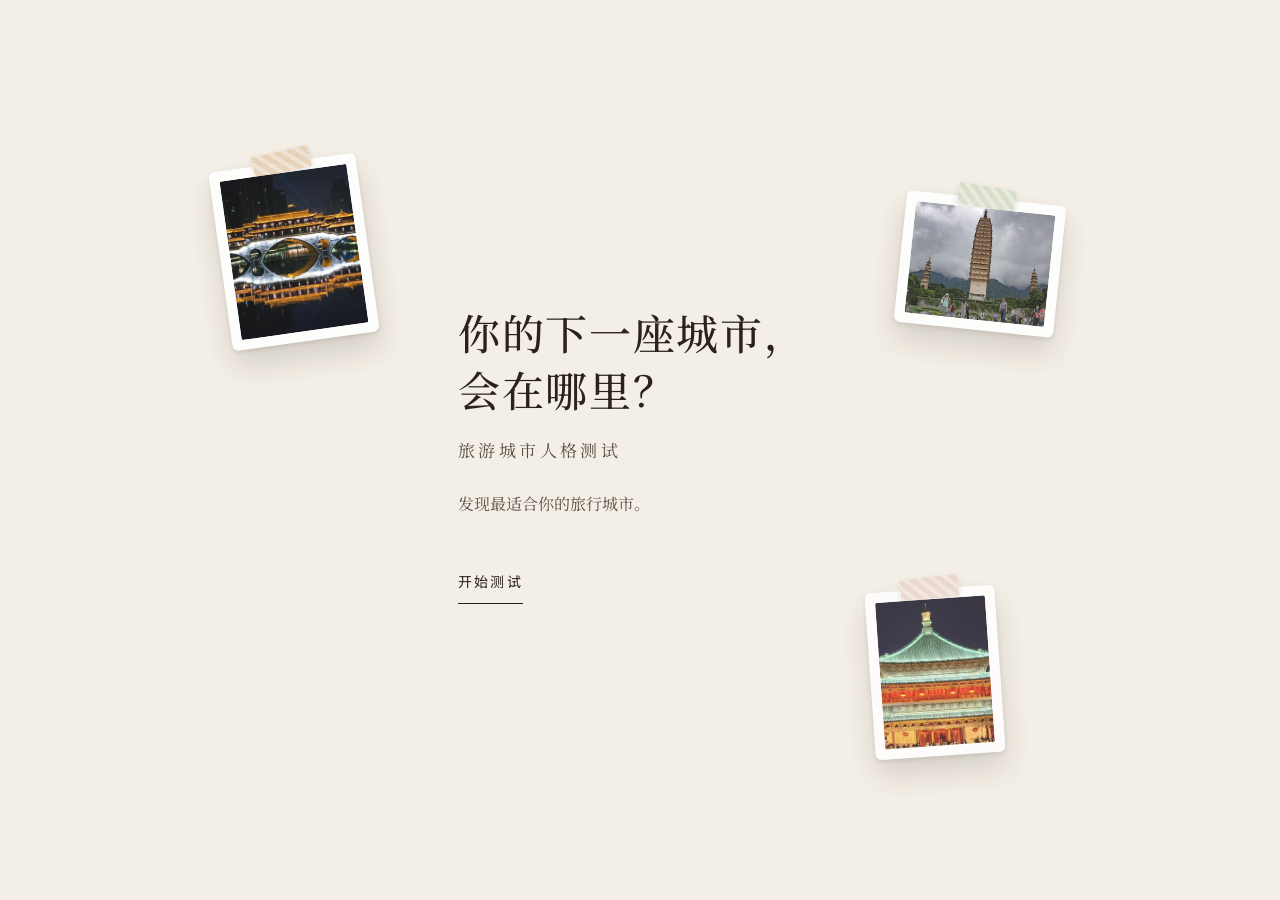
==== index.html @ d47daa09 "docs: 填上线上地址，og:image/og:url 改成正式网址 - README 增加在线试玩链接 - index.html 的 og:url / og:image 改为 GitHub Pag" ====
<!DOCTYPE html>
<html lang="zh-CN">

<head>
    <meta charset="UTF-8">
    <meta name="viewport" content="width=device-width, initial-scale=1.0, viewport-fit=cover">
    <title>旅游城市人格测试</title>
    <meta name="description" content="11 道题，测出你的旅行城市人格——街巷烟火型、山海松弛型、历史审美型、异域探索型，并推荐 3 座适合你的城市。">
    <meta name="theme-color" content="#f4efe6">

    <link rel="icon" href="assets/icons/favicon.png" sizes="any">
    <link rel="apple-touch-icon" href="assets/icons/apple-touch-icon.png">
    <link rel="manifest" href="manifest.webmanifest">

    <meta property="og:type" content="website">
    <meta property="og:url" content="https://g88nr25ct5-sys.github.io/travel-city-personality-test/">
    <meta property="og:title" content="你的下一座城市，会在哪里？｜旅游城市人格测试">
    <meta property="og:description" content="11 道题，测出你的旅行城市人格，并推荐 3 座适合你的城市。">
    <meta property="og:image" content="https://g88nr25ct5-sys.github.io/travel-city-personality-test/assets/screenshots/og.png">
    <meta name="twitter:card" content="summary_large_image">

    <link rel="preconnect" href="https://fonts.googleapis.com">
    <link rel="preconnect" href="https://fonts.gstatic.com" crossorigin>
    <link href="https://fonts.googleapis.com/css2?family=Ma+Shan+Zheng&family=Noto+Sans+SC:wght@400;500&family=Noto+Serif+SC:wght@400;600&family=ZCOOL+XiaoWei&display=swap" rel="stylesheet">
    <link rel="stylesheet" href="style.css">
</head>

<body data-screen="home">
    <!--
      城市照片贴纸：每个 .city-image-N 可独立替换
      - 图片：修改 <img src>
      - 位置 / 旋转 / 大小：在 style.css 对应 .city-image-N 的 CSS 变量中调整
    -->
    <div class="city-stickers" aria-hidden="true">
        <figure class="city-sticker city-image-1">
            <img src="assets/cities/chengdu.jpg" alt="" width="160" height="200">
        </figure>

        <figure class="city-sticker city-image-2">
            <img src="assets/cities/dali.jpg" alt="" width="180" height="140">
        </figure>

        <figure class="city-sticker city-image-3">
            <img src="assets/cities/xian.jpg" alt="" width="140" height="180">
        </figure>
    </div>

    <main class="page">
        <section id="home-screen" class="screen">
            <h1>
                你的下一座城市，
                <span>会在哪里？</span>
            </h1>

            <p class="subtitle">旅游城市人格测试</p>

            <p class="intro">发现最适合你的旅行城市。</p>

            <button type="button" id="start-btn">开始测试</button>
        </section>

        <section id="quiz-screen" class="screen quiz-screen is-hidden">
            <div class="quiz-head">
                <p class="kicker" id="quiz-progress">问题 1 / 11</p>
                <div class="quiz-bar" aria-hidden="true">
                    <span id="quiz-progress-fill"></span>
                </div>
            </div>

            <div class="quiz-body">
                <h2 class="question-text" id="question-text"></h2>
                <div class="answers" id="answers"></div>
            </div>

            <div class="quiz-foot">
                <button type="button" id="next-btn" disabled>下一题</button>
            </div>
        </section>

        <!-- 结果页内容由 script.js 生成 -->
        <section id="done-screen" class="screen done-screen is-hidden"></section>
    </main>

    <script src="script.js"></script>
</body>

</html>
---- style.css ----
/* =========================================================
   0. 字体与配色变量
   —— 所有字体都带中文 fallback，Google Fonts 加载失败也不会难看
   ========================================================= */

:root {
    /* 主标题 / 人格名称：沿用之前那版衬线，稳重、大气 */
    --font-heading: Georgia, "Songti SC", "STSong", "Noto Serif SC", "SimSun", serif;

    /* 主标题 / 城市名：稍有手写感 */
    --font-display: "Ma Shan Zheng", "Kaiti SC", "STKaiti", "KaiTi", "Songti SC", cursive;

    /* 人格名称 / 小标题：有性格的标题字体 */
    --font-title: "ZCOOL XiaoWei", "Songti SC", "STSong", "Noto Serif SC", serif;

    /* 正文：容易阅读的中文衬线 */
    --font-body: "Noto Serif SC", "Songti SC", "SimSun", "STSong", Georgia, serif;

    /* 小标签 / keywords：干净的无衬线 */
    --font-label: "Noto Sans SC", "PingFang SC", "Hiragino Sans GB", "Helvetica Neue", Arial, sans-serif;

    --paper: #f4efe6;
    --paper-light: #faf7f1;
    --card: #fffdf8;
    --ink: #2a221b;
    --ink-soft: #5c5146;
    --ink-muted: #8a7b6c;
    --line: rgba(42, 34, 27, 0.16);
    --line-soft: rgba(42, 34, 27, 0.1);
    --accent: #b06a4a;
}

* {
    box-sizing: border-box;
}

body {
    margin: 0;
    min-height: 100vh;
    background-color: var(--paper);
    color: var(--ink);
    font-family: var(--font-body);
    position: relative;
    overflow-x: hidden;
}

.page {
    position: relative;
    z-index: 2;
    min-height: 100vh;
    max-width: 420px;
    margin: 0 auto;
    padding: 56px 28px 48px;
    display: flex;
    flex-direction: column;
    justify-content: center;
}

/* 结果页要放下三列城市卡片，单独放宽 */
body[data-screen="done"] .page {
    max-width: 900px;
    padding-top: 72px;
    padding-bottom: 80px;
    justify-content: flex-start;
}

.kicker {
    margin: 0 0 28px;
    font-family: var(--font-label);
    font-size: 11px;
    font-weight: 500;
    letter-spacing: 0.22em;
    text-transform: uppercase;
    color: var(--ink-muted);
}

h1 {
    margin: 0;
    font-family: var(--font-heading);
    font-size: 42px;
    font-weight: 500;
    line-height: 1.35;
    letter-spacing: 0.04em;
}

h1 span {
    display: block;
}

.subtitle {
    margin: 20px 0 0;
    font-family: var(--font-heading);
    font-size: 17px;
    letter-spacing: 0.2em;
    color: var(--ink-soft);
}

.intro {
    margin: 28px 0 0;
    max-width: 12em;
    font-size: 16px;
    line-height: 1.8;
    color: var(--ink-soft);
}

#start-btn,
#next-btn {
    align-self: flex-start;
    margin-top: 40px;
    padding: 12px 0;
    border: none;
    border-bottom: 1px solid var(--ink);
    background: none;
    color: var(--ink);
    font-family: var(--font-label);
    font-size: 14px;
    letter-spacing: 0.16em;
    cursor: pointer;
    transition: color 0.2s ease, border-color 0.2s ease;
}

#start-btn:hover,
#next-btn:hover:not(:disabled) {
    color: var(--accent);
    border-bottom-color: var(--accent);
}

#next-btn:disabled {
    color: #b3a89c;
    border-bottom-color: #d4cbbf;
    cursor: not-allowed;
}

.screen {
    display: flex;
    flex-direction: column;
}

.screen.is-hidden {
    display: none !important;
}

body:not([data-screen="home"]) .city-stickers {
    display: none;
}

.quiz-screen,
.done-screen {
    width: 100%;
}

.question-text,
.done-title {
    margin: 0;
    font-family: var(--font-title);
    font-size: 26px;
    font-weight: 400;
    line-height: 1.5;
    letter-spacing: 0.04em;
    white-space: pre-line;
}

/* 答题进度条 */
.quiz-head .kicker {
    margin-bottom: 12px;
}

.quiz-bar {
    height: 3px;
    border-radius: 999px;
    background: rgba(42, 34, 27, 0.12);
    overflow: hidden;
}

#quiz-progress-fill {
    display: block;
    width: 9%;
    height: 100%;
    border-radius: 999px;
    background: var(--accent);
    transition: width 0.3s ease;
}

.quiz-screen #next-btn {
    margin-top: 28px;
}

.answers {
    display: flex;
    flex-direction: column;
    gap: 12px;
    margin-top: 32px;
}

.answer-btn {
    width: 100%;
    padding: 16px 18px;
    border: 1px solid var(--line);
    background: var(--paper-light);
    color: var(--ink);
    font-family: var(--font-body);
    font-size: 16px;
    line-height: 1.6;
    text-align: left;
    cursor: pointer;
    transition: border-color 0.2s ease, background-color 0.2s ease;
}

.answer-btn:hover,
.answer-btn.is-selected {
    border-color: var(--ink);
    background: #efe8dc;
}

.done-text {
    margin: 24px 0 0;
    max-width: 16em;
    font-size: 16px;
    line-height: 1.8;
    color: var(--ink-soft);
}

/* =========================================================
   1. 结果页
   ========================================================= */

.result-content {
    width: 100%;
}

.result-label {
    margin: 0 0 16px;
    padding-bottom: 14px;
    position: relative;
    font-family: var(--font-label);
    font-size: 11px;
    letter-spacing: 0.26em;
    text-transform: uppercase;
    color: var(--ink-muted);
}

.result-label::after {
    content: "";
    position: absolute;
    left: 0;
    bottom: 0;
    width: 46px;
    border-bottom: 2px dashed var(--accent);
    opacity: 0.55;
}

.result-title {
    margin: 0;
    font-family: var(--font-heading);
    font-size: 42px;
    font-weight: 500;
    line-height: 1.25;
    letter-spacing: 0.04em;
    color: var(--ink);
}

.result-short {
    margin: 24px 0 0;
    max-width: 30em;
    font-family: var(--font-body);
    font-size: 17px;
    line-height: 1.9;
    color: var(--ink);
}

.result-description {
    margin: 20px 0 0;
    max-width: 34em;
    font-family: var(--font-body);
    font-size: 15.5px;
    line-height: 2;
    color: var(--ink-soft);
}

.result-keywords {
    margin: 26px 0 0;
    max-width: 34em;
    font-family: var(--font-label);
    font-size: 12px;
    letter-spacing: 0.18em;
    color: var(--accent);
}

/* --- 城市推荐区 --- */

.city-title {
    margin: 46px 0 0;
    padding-top: 26px;
    border-top: 1px dashed var(--line);
    display: flex;
    align-items: center;
    gap: 10px;
    font-family: var(--font-title);
    font-size: 20px;
    font-weight: 400;
    letter-spacing: 0.1em;
    color: var(--ink);
}

.city-title__pin {
    width: 18px;
    height: 18px;
    flex: none;
    color: var(--accent);
}

.city-list {
    display: grid;
    grid-template-columns: repeat(3, minmax(0, 1fr));
    gap: 34px 26px;
    margin-top: 34px;
    padding: 8px 2px 4px;
}

.city-card {
    position: relative;
    margin: 0;
    padding: 13px 13px 16px;
    background: var(--card);
    border-radius: 4px;
    box-shadow:
        0 12px 24px rgba(42, 34, 27, 0.1),
        0 1px 0 rgba(255, 255, 255, 0.85) inset;
    transform: rotate(var(--tilt, 0deg));
    transition: transform 0.25s ease, box-shadow 0.25s ease;
}

.city-card:nth-child(3n + 1) {
    --tilt: -1.6deg;
}

.city-card:nth-child(3n + 2) {
    --tilt: 1.3deg;
}

.city-card:nth-child(3n) {
    --tilt: -0.7deg;
}

.city-card:hover {
    transform: rotate(0deg) translateY(-4px);
    box-shadow: 0 18px 30px rgba(42, 34, 27, 0.14);
}

/* 纸胶带（washi tape） */
.city-card::before {
    content: "";
    position: absolute;
    top: -11px;
    left: 50%;
    width: 68px;
    height: 24px;
    transform: translateX(-50%) rotate(-4deg);
    background:
        repeating-linear-gradient(45deg,
            rgba(255, 255, 255, 0.34) 0 4px,
            rgba(255, 255, 255, 0) 4px 9px),
        rgba(223, 197, 166, 0.72);
    border-radius: 1px;
    box-shadow: 0 2px 6px rgba(42, 34, 27, 0.1);
    pointer-events: none;
}

.city-card:nth-child(3n + 2)::before {
    transform: translateX(-50%) rotate(3deg);
    background:
        repeating-linear-gradient(45deg,
            rgba(255, 255, 255, 0.34) 0 4px,
            rgba(255, 255, 255, 0) 4px 9px),
        rgba(206, 214, 190, 0.72);
}

.city-card:nth-child(3n)::before {
    transform: translateX(-50%) rotate(-2deg);
    background:
        repeating-linear-gradient(45deg,
            rgba(255, 255, 255, 0.34) 0 4px,
            rgba(255, 255, 255, 0) 4px 9px),
        rgba(228, 205, 197, 0.72);
}

.city-card__photo {
    position: relative;
    overflow: hidden;
    border-radius: 2px;
    background: #e7dfd2;
}

.city-card__image {
    display: block;
    width: 100%;
    aspect-ratio: 4 / 3;
    object-fit: cover;
    filter: saturate(0.96) contrast(1.03);
}

.city-card__name {
    margin: 12px 2px 0;
    font-family: var(--font-display);
    font-size: 22px;
    font-weight: 400;
    line-height: 1.3;
    letter-spacing: 0.08em;
    text-align: center;
    color: var(--ink);
}

.city-card__note {
    margin: 8px 2px 0;
    font-family: var(--font-body);
    font-size: 13.5px;
    line-height: 1.9;
    color: var(--ink-soft);
}

.city-card__landmark {
    margin: 14px 2px 0;
    padding-top: 12px;
    border-top: 1px dashed var(--line);
    font-family: var(--font-body);
    font-size: 13px;
    line-height: 1.85;
    color: var(--ink-muted);
}

.city-card__tag {
    display: inline-block;
    margin-right: 6px;
    padding: 1px 6px;
    border: 1px solid rgba(176, 106, 74, 0.45);
    border-radius: 3px;
    font-family: var(--font-label);
    font-size: 10px;
    letter-spacing: 0.12em;
    color: var(--accent);
    vertical-align: 1px;
}

.city-card__landmark-name {
    font-family: var(--font-title);
    font-size: 14px;
    letter-spacing: 0.04em;
    color: var(--ink);
}

.city-card__landmark-note {
    display: block;
    margin-top: 4px;
}

.city-credit {
    margin: 34px 0 0;
    font-family: var(--font-label);
    font-size: 11px;
    line-height: 1.8;
    letter-spacing: 0.04em;
    color: var(--ink-muted);
}

/* =========================================================
   2. 返回首页按钮
   ========================================================= */

.restart-btn {
    margin-top: 44px;
    align-self: flex-start;
    padding: 12px 0;
    border: none;
    border-bottom: 1px solid var(--ink);
    background: none;
    color: var(--ink);
    font-family: var(--font-label);
    font-size: 14px;
    letter-spacing: 0.16em;
    cursor: pointer;
    transition: color 0.2s ease, border-color 0.2s ease;
}

.restart-btn:hover {
    color: var(--accent);
    border-bottom-color: var(--accent);
}

/* =========================================================
   3. 首页城市照片贴纸（postcard / travel-magazine feel）
   每个 .city-image-N 可独立配置
   ========================================================= */

.city-stickers {
    position: absolute;
    inset: 0;
    z-index: 1;
    pointer-events: none;
    overflow: hidden;
}

.city-sticker {
    position: absolute;
    margin: 0;
    width: var(--sticker-width, 140px);
    padding: var(--sticker-pad, 10px);
    background: #ffffff;
    border-radius: 6px;
    box-shadow:
        0 1px 0 rgba(255, 255, 255, 0.9) inset,
        0 2px 4px rgba(42, 34, 27, 0.12),
        0 16px 30px rgba(42, 34, 27, 0.18);
    transform: rotate(var(--sticker-rotate, 0deg));
    top: var(--sticker-top, auto);
    right: var(--sticker-right, auto);
    bottom: var(--sticker-bottom, auto);
    left: var(--sticker-left, auto);
    opacity: var(--sticker-opacity, 0.96);
}

/* 贴纸顶端的纸胶带 */
.city-sticker::before {
    content: "";
    position: absolute;
    top: -12px;
    left: 50%;
    width: 58px;
    height: 22px;
    transform: translateX(-50%) rotate(-5deg);
    background:
        repeating-linear-gradient(45deg,
            rgba(255, 255, 255, 0.36) 0 4px,
            rgba(255, 255, 255, 0) 4px 9px),
        rgba(226, 199, 168, 0.8);
    border-radius: 1px;
    box-shadow: 0 2px 6px rgba(42, 34, 27, 0.14);
}

.city-sticker img {
    display: block;
    width: 100%;
    height: auto;
    aspect-ratio: var(--sticker-ratio, 4 / 5);
    object-fit: cover;
    border-radius: 2px;
    filter: contrast(1.04) saturate(0.92);
}

/* --- 独立配置（可自由替换） --- */

.city-image-1 {
    --sticker-width: 118px;
    --sticker-ratio: 4 / 5;
    --sticker-rotate: -7deg;
    --sticker-top: 10%;
    --sticker-left: 6%;
    --sticker-right: auto;
    --sticker-bottom: auto;
    --sticker-opacity: 0.9;
}

.city-image-2 {
    --sticker-width: 132px;
    --sticker-ratio: 5 / 4;
    --sticker-rotate: 5deg;
    --sticker-top: 14%;
    --sticker-right: 5%;
    --sticker-left: auto;
    --sticker-bottom: auto;
    --sticker-opacity: 0.88;
}

.city-image-3 {
    --sticker-width: 108px;
    --sticker-ratio: 3 / 4;
    --sticker-rotate: -3deg;
    --sticker-bottom: 12%;
    --sticker-right: 8%;
    --sticker-top: auto;
    --sticker-left: auto;
    --sticker-opacity: 0.86;
}

.city-image-2::before {
    transform: translateX(-50%) rotate(4deg);
    background:
        repeating-linear-gradient(45deg,
            rgba(255, 255, 255, 0.36) 0 4px,
            rgba(255, 255, 255, 0) 4px 9px),
        rgba(207, 216, 190, 0.8);
}

.city-image-3::before {
    transform: translateX(-50%) rotate(-3deg);
    background:
        repeating-linear-gradient(45deg,
            rgba(255, 255, 255, 0.36) 0 4px,
            rgba(255, 255, 255, 0) 4px 9px),
        rgba(230, 205, 196, 0.8);
}

/* =========================================================
   4. 响应式
   ========================================================= */

@media (max-width: 720px) {
    h1 {
        font-size: 40px;
    }

    .result-title {
        font-size: 38px;
    }

    /* 手机端：城市卡片自动变成一列 */
    .city-list {
        grid-template-columns: minmax(0, 1fr);
        justify-items: center;
        gap: 38px;
        margin-top: 26px;
    }

    .city-card {
        width: 100%;
        max-width: 320px;
    }

    .city-image-1 {
        --sticker-width: 78px;
        --sticker-top: 6%;
        --sticker-left: 4%;
        --sticker-rotate: -5deg;
        --sticker-opacity: 0.82;
    }

    .city-image-2 {
        --sticker-width: 86px;
        --sticker-top: 8%;
        --sticker-right: 3%;
        --sticker-rotate: 4deg;
        --sticker-opacity: 0.8;
    }

    /* 小屏隐藏第三张贴纸，保持画面安静 */
    .city-image-3 {
        display: none;
    }
}

@media (max-width: 420px) {
    .city-image-1 {
        --sticker-width: 64px;
        --sticker-pad: 5px;
    }

    .city-image-2 {
        --sticker-width: 72px;
        --sticker-pad: 5px;
    }

    .result-title {
        font-size: 34px;
    }
}

/* 宽屏：让贴纸退到正文两侧的留白里 */
@media (min-width: 960px) {
    .city-image-1 {
        --sticker-width: 148px;
        --sticker-left: max(4%, calc(50% - 420px));
        --sticker-top: 18%;
        --sticker-rotate: -8deg;
    }

    .city-image-2 {
        --sticker-width: 160px;
        --sticker-right: max(4%, calc(50% - 420px));
        --sticker-top: 22%;
        --sticker-rotate: 6deg;
    }

    .city-image-3 {
        --sticker-width: 130px;
        --sticker-right: max(8%, calc(50% - 360px));
        --sticker-bottom: 16%;
        --sticker-rotate: -4deg;
    }
}

/* =========================================================
   5. 手机竖屏：一屏一题
   —— 顶部进度、题目区独立滚动、底部固定大按钮
   ========================================================= */

@media (max-width: 720px) {

    body[data-screen="done"] .page,
    .page {
        min-height: 100vh;
        min-height: 100dvh;
        max-width: none;
        padding: 0;
        justify-content: flex-start;
    }

    /* ---------- 首页：整屏居中 ---------- */

    #home-screen {
        min-height: 100vh;
        min-height: 100dvh;
        justify-content: center;
        padding:
            calc(64px + env(safe-area-inset-top)) 26px
            calc(56px + env(safe-area-inset-bottom));
    }

    /* ---------- 答题页：一屏一题 ---------- */

    #quiz-screen {
        height: 100vh;
        height: 100dvh;
        min-height: 100vh;
        min-height: 100dvh;
        padding: 0;
        overflow: hidden;
        justify-content: flex-start;
    }

    .quiz-head {
        flex: none;
        padding: calc(22px + env(safe-area-inset-top)) 26px 0;
    }

    .quiz-body {
        flex: 1 1 auto;
        min-height: 0;
        overflow-y: auto;
        -webkit-overflow-scrolling: touch;
        display: flex;
        flex-direction: column;
        justify-content: center;
        padding: 26px 26px 12px;
    }

    .quiz-body .question-text {
        font-size: 23px;
        line-height: 1.6;
    }

    .answers {
        margin-top: 26px;
        gap: 10px;
    }

    .answer-btn {
        padding: 15px 16px;
        border-radius: 12px;
        font-size: 15px;
    }

    .answer-btn:hover,
    .answer-btn.is-selected {
        border-color: var(--accent);
        background: #f7ede4;
    }

    .quiz-foot {
        flex: none;
        padding: 10px 26px calc(22px + env(safe-area-inset-bottom));
        background: linear-gradient(to top, var(--paper) 72%, rgba(244, 239, 230, 0));
    }

    #next-btn {
        width: 100%;
        align-self: stretch;
        margin-top: 0;
        padding: 16px 0;
        border: 1px solid var(--ink);
        border-radius: 999px;
        background: var(--ink);
        color: var(--paper-light);
        text-align: center;
        font-size: 15px;
        letter-spacing: 0.22em;
    }

    #next-btn:hover:not(:disabled) {
        background: var(--ink);
        color: var(--paper-light);
        border-color: var(--ink);
    }

    #next-btn:disabled {
        background: transparent;
        color: #b3a89c;
        border-color: #d4cbbf;
    }

    /* ---------- 结果页：手机上是一条长图 ---------- */

    .done-screen {
        padding:
            calc(52px + env(safe-area-inset-top)) 22px
            calc(64px + env(safe-area-inset-bottom));
    }
}
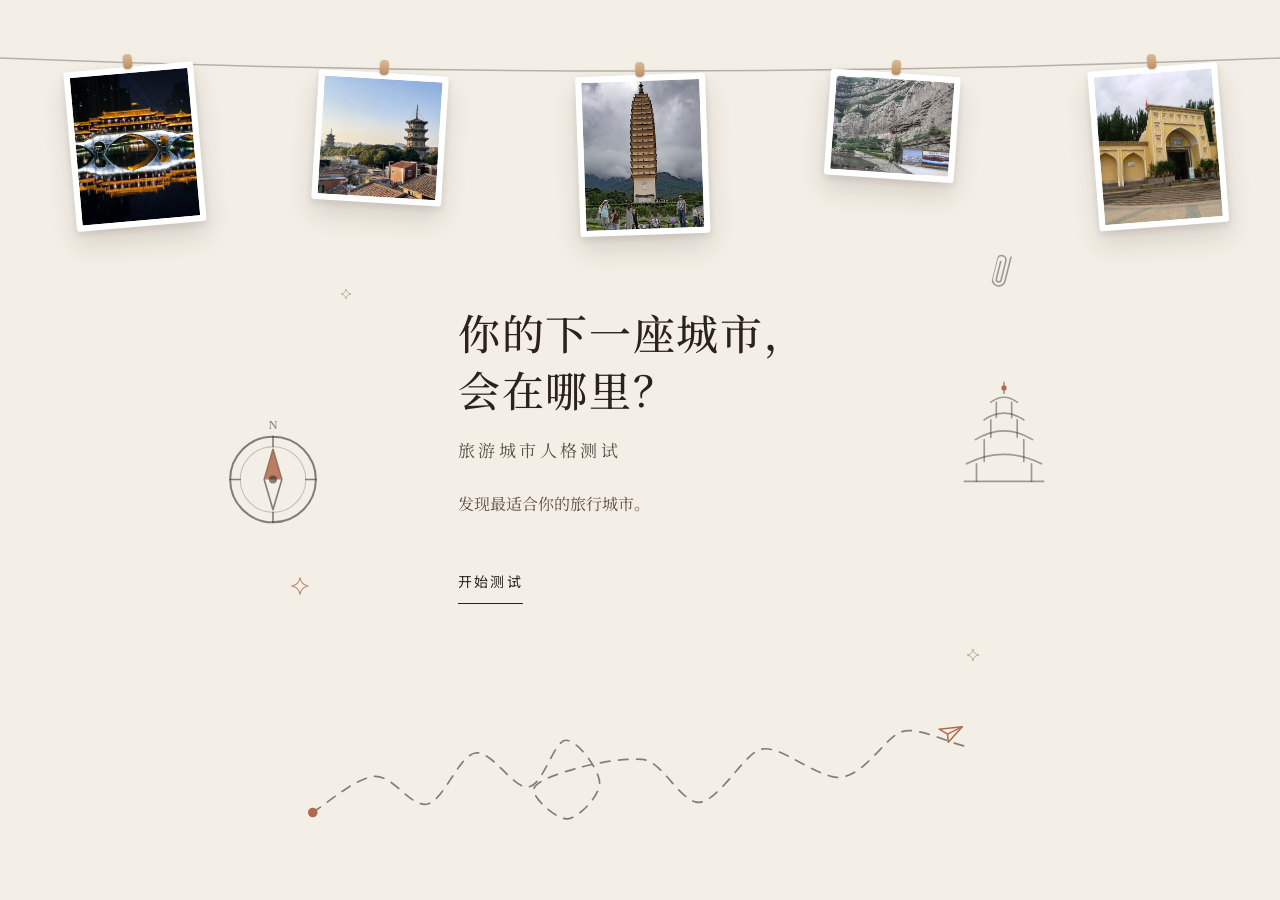
==== commit 68475b69: "feat: 首页加入照片线和手绘简笔画，结果页补充同一套元素 - 首页：一根线挂 5 张城市照片（手机 3 张），每张带夹子、白边相纸和轻微旋转 - 新增手写 SVG 简笔画：指南针、地标塔、回形针、" ====
--- a/index.html
+++ b/index.html
@@ -27,22 +27,106 @@
 
 <body data-screen="home">
     <!--
-      城市照片贴纸：每个 .city-image-N 可独立替换
-      - 图片：修改 <img src>
-      - 位置 / 旋转 / 大小：在 style.css 对应 .city-image-N 的 CSS 变量中调整
+      首页装饰层：一根线挂照片 + 手绘简笔画（指南针 / 地标 / 旅行足迹）
+      全部是手写 SVG，没有额外图片文件，颜色和线条都在 style.css 里统一控制。
+      - 换照片：改下面 .photo img 的 src
+      - 位置 / 大小 / 旋转：见 style.css 的「首页装饰层」一节
     -->
-    <div class="city-stickers" aria-hidden="true">
-        <figure class="city-sticker city-image-1">
-            <img src="assets/cities/chengdu.jpg" alt="" width="160" height="200">
-        </figure>
+    <div class="scenery" aria-hidden="true">
 
-        <figure class="city-sticker city-image-2">
-            <img src="assets/cities/dali.jpg" alt="" width="180" height="140">
-        </figure>
+        <!-- 一根线把照片挂起来 -->
+        <div class="photo-line">
+            <svg class="photo-line__wire" viewBox="0 0 640 40" preserveAspectRatio="none">
+                <path d="M0 8 Q 320 34 640 8"></path>
+            </svg>
 
-        <figure class="city-sticker city-image-3">
-            <img src="assets/cities/xian.jpg" alt="" width="140" height="180">
-        </figure>
+            <div class="photo-line__items">
+                <figure class="photo photo--1">
+                    <img src="assets/cities/chengdu.jpg" alt="" width="118" height="148">
+                </figure>
+
+                <figure class="photo photo--2">
+                    <img src="assets/cities/quanzhou.jpg" alt="" width="118" height="118">
+                </figure>
+
+                <figure class="photo photo--3">
+                    <img src="assets/cities/dali.jpg" alt="" width="118" height="148">
+                </figure>
+
+                <figure class="photo photo--4">
+                    <img src="assets/cities/datong.jpg" alt="" width="118" height="94">
+                </figure>
+
+                <figure class="photo photo--5">
+                    <img src="assets/cities/kashi.jpg" alt="" width="118" height="148">
+                </figure>
+            </div>
+        </div>
+
+        <!-- 简笔画：指南针 -->
+        <svg class="doodle doodle--compass" viewBox="0 0 100 100">
+            <circle cx="50" cy="52" r="34" fill="none" stroke="currentColor" stroke-width="1.6"></circle>
+            <circle cx="50" cy="52" r="26" fill="none" stroke="currentColor" stroke-width="0.8" opacity=".45"></circle>
+            <g stroke="currentColor" stroke-width="1.3" stroke-linecap="round">
+                <line x1="50" y1="18" x2="50" y2="26"></line>
+                <line x1="50" y1="78" x2="50" y2="86"></line>
+                <line x1="16" y1="52" x2="24" y2="52"></line>
+                <line x1="76" y1="52" x2="84" y2="52"></line>
+            </g>
+            <path d="M50 28 L57 52 L50 76 L43 52 Z" fill="none" stroke="currentColor" stroke-width="1.3" stroke-linejoin="round"></path>
+            <path d="M50 28 L57 52 L43 52 Z" fill="#b06a4a" opacity=".85"></path>
+            <circle cx="50" cy="52" r="3.2" fill="currentColor"></circle>
+            <text x="50" y="12" text-anchor="middle" font-size="10" fill="currentColor" font-family="Georgia, serif">N</text>
+        </svg>
+
+        <!-- 简笔画：地标（塔） -->
+        <svg class="doodle doodle--pagoda" viewBox="0 0 120 110">
+            <g fill="none" stroke="currentColor" stroke-width="1.5" stroke-linejoin="round" stroke-linecap="round">
+                <path d="M60 14 L60 4"></path>
+                <path d="M48 22 Q60 13 72 22"></path>
+                <path d="M53 22 L53 36 M67 22 L67 36"></path>
+                <path d="M42 38 Q60 26 78 38"></path>
+                <path d="M48 38 L48 54 M72 38 L72 54"></path>
+                <path d="M34 56 Q60 40 86 56"></path>
+                <path d="M42 56 L42 76 M78 56 L78 76"></path>
+                <path d="M26 78 Q60 61 94 78"></path>
+                <path d="M35 78 L35 94 M85 78 L85 94"></path>
+                <path d="M24 94 L96 94"></path>
+            </g>
+            <circle cx="60" cy="9" r="2.4" fill="#b06a4a"></circle>
+        </svg>
+
+        <!-- 简笔画：旅行足迹（绕圈的虚线路线） -->
+        <svg class="doodle doodle--route" viewBox="0 0 640 160">
+            <path class="route-path" d="M12 120 C21.7 114.3 52.0 87.3 70 86 C88.0 84.7 104.2 115.7 120 112 C135.8 108.3 149.2 66.7 165 64 C180.8 61.3 200.8 98.0 215 96 C229.2 94.0 238.8 52.7 250 52 C261.2 51.3 281.7 79.7 282 92 C282.3 104.3 262.3 125.0 252 126 C241.7 127.0 218.3 106.0 220 98 C221.7 90.0 245.0 82.7 262 78 C279.0 73.3 303.7 68.7 322 70 C340.3 71.3 354.5 104.7 372 110 C389.5 115.3 413.8 71.3 430 62 C446.2 52.7 472.5 78.3 500 86 C527.5 93.7 549.5 49.3 566 44 C582.5 38.7 610.5 55.0 628 58"></path>
+            <circle class="route-start" cx="12" cy="120" r="4.5"></circle>
+            <g class="route-plane" transform="translate(604 34) rotate(18)">
+                <path d="M0 8 L20 -1 L12 17 L9 10 Z" fill="none" stroke="currentColor" stroke-width="1.4" stroke-linejoin="round"></path>
+                <path d="M9 10 L20 -1" stroke="currentColor" stroke-width="1.2" fill="none"></path>
+            </g>
+        </svg>
+
+        <!-- 简笔画：回形针 -->
+        <svg class="doodle doodle--clip" viewBox="0 0 32 52">
+            <path d="M16 6 v30 a8 8 0 0 1 -16 0 V12 a5.5 5.5 0 0 1 11 0 v24 a3 3 0 0 1 -6 0 V14"
+                  fill="none" stroke="currentColor" stroke-width="2" stroke-linecap="round" stroke-linejoin="round"></path>
+        </svg>
+
+        <!-- 小星点 -->
+        <svg class="doodle doodle--sparkle doodle--sparkle-1" viewBox="0 0 24 24">
+            <path d="M12 2 C13 8 16 11 22 12 C16 13 13 16 12 22 C11 16 8 13 2 12 C8 11 11 8 12 2 Z"
+                  fill="none" stroke="currentColor" stroke-width="1.3" stroke-linejoin="round"></path>
+        </svg>
+
+        <svg class="doodle doodle--sparkle doodle--sparkle-2" viewBox="0 0 24 24">
+            <path d="M12 2 C13 8 16 11 22 12 C16 13 13 16 12 22 C11 16 8 13 2 12 C8 11 11 8 12 2 Z"
+                  fill="none" stroke="currentColor" stroke-width="1.3" stroke-linejoin="round"></path>
+        </svg>
+
+        <svg class="doodle doodle--sparkle doodle--sparkle-3" viewBox="0 0 24 24">
+            <path d="M12 2 C13 8 16 11 22 12 C16 13 13 16 12 22 C11 16 8 13 2 12 C8 11 11 8 12 2 Z"
+                  fill="none" stroke="currentColor" stroke-width="1.3" stroke-linejoin="round"></path>
+        </svg>
     </div>
 
     <main class="page">
--- a/style.css
+++ b/style.css
@@ -140,7 +140,7 @@
     display: none !important;
 }
 
-body:not([data-screen="home"]) .city-stickers {
+body:not([data-screen="home"]) .scenery {
     display: none;
 }
 
@@ -226,6 +226,35 @@
 
 .result-content {
     width: 100%;
+    position: relative;
+}
+
+/* 结果页的小星点 */
+.result-sparkle {
+    position: absolute;
+    width: 18px;
+    height: 18px;
+    color: var(--doodle-rose);
+    pointer-events: none;
+}
+
+.result-sparkle path {
+    fill: none;
+    stroke: currentColor;
+    stroke-width: 1.3;
+    stroke-linejoin: round;
+}
+
+.result-sparkle--1 {
+    right: 2%;
+    top: 4px;
+}
+
+.result-sparkle--2 {
+    right: 7%;
+    top: 54px;
+    width: 12px;
+    color: var(--doodle-sage);
 }
 
 .result-label {
@@ -288,10 +317,30 @@
 
 /* --- 城市推荐区 --- */
 
+/* 手绘路线分隔线 */
+.route-divider {
+    display: block;
+    width: min(100%, 620px);
+    height: auto;
+    margin: 46px 0 0;
+    color: var(--doodle-ink);
+    opacity: 0.8;
+}
+
+.route-divider path {
+    fill: none;
+    stroke: currentColor;
+    stroke-width: 1.6;
+    stroke-linecap: round;
+    stroke-dasharray: 7 7;
+}
+
+.route-divider circle {
+    fill: var(--doodle-accent);
+}
+
 .city-title {
-    margin: 46px 0 0;
-    padding-top: 26px;
-    border-top: 1px dashed var(--line);
+    margin: 18px 0 0;
     display: flex;
     align-items: center;
     gap: 10px;
@@ -462,6 +511,15 @@
     color: var(--ink-muted);
 }
 
+.mini-compass {
+    display: inline-block;
+    width: 15px;
+    height: 15px;
+    margin-right: 7px;
+    vertical-align: -3px;
+    color: var(--ink-muted);
+}
+
 /* =========================================================
    2. 返回首页按钮
    ========================================================= */
@@ -487,11 +545,20 @@
 }
 
 /* =========================================================
-   3. 首页城市照片贴纸（postcard / travel-magazine feel）
-   每个 .city-image-N 可独立配置
+   3. 首页装饰层：一根线挂照片 + 手绘简笔画
+   —— 全部是手写 SVG，配色统一，保证「有内容但不花」
    ========================================================= */
 
-.city-stickers {
+:root {
+    /* 简笔画配色：低饱和，避免廉价感 */
+    --doodle-ink: rgba(42, 34, 27, 0.55);
+    --doodle-soft: rgba(42, 34, 27, 0.42);
+    --doodle-accent: #b06a4a;
+    --doodle-sage: #8fa07a;
+    --doodle-rose: #c08a76;
+}
+
+.scenery {
     position: absolute;
     inset: 0;
     z-index: 1;
@@ -499,104 +566,188 @@
     overflow: hidden;
 }
 
-.city-sticker {
+/* ---------- 一根线把照片挂起来 ---------- */
+
+.photo-line {
     position: absolute;
+    top: var(--line-top, 5.5%);
+    left: 0;
+    right: 0;
+    height: 0;
+}
+
+.photo-line__wire {
+    position: absolute;
+    top: 0;
+    left: 0;
+    width: 100%;
+    height: 40px;
+    color: rgba(42, 34, 27, 0.3);
+}
+
+.photo-line__wire path {
+    fill: none;
+    stroke: currentColor;
+    stroke-width: 1.4;
+    stroke-linecap: round;
+}
+
+.photo-line__items {
+    position: absolute;
+    top: 0;
+    left: 0;
+    width: 100%;
+    display: flex;
+    justify-content: space-around;
+    align-items: flex-start;
+}
+
+/* 一张照片 = 白边相纸 + 顶部夹子 */
+.photo {
+    position: relative;
     margin: 0;
-    width: var(--sticker-width, 140px);
-    padding: var(--sticker-pad, 10px);
+    padding: 6px;
     background: #ffffff;
-    border-radius: 6px;
+    border-radius: 3px;
     box-shadow:
         0 1px 0 rgba(255, 255, 255, 0.9) inset,
-        0 2px 4px rgba(42, 34, 27, 0.12),
-        0 16px 30px rgba(42, 34, 27, 0.18);
-    transform: rotate(var(--sticker-rotate, 0deg));
-    top: var(--sticker-top, auto);
-    right: var(--sticker-right, auto);
-    bottom: var(--sticker-bottom, auto);
-    left: var(--sticker-left, auto);
-    opacity: var(--sticker-opacity, 0.96);
-}
-
-/* 贴纸顶端的纸胶带 */
-.city-sticker::before {
+        0 3px 6px rgba(42, 34, 27, 0.1),
+        0 14px 26px rgba(42, 34, 27, 0.14);
+    transform-origin: top center;
+    transform: translateY(var(--hang, 20px)) rotate(var(--tilt, 0deg));
+}
+
+.photo::before {
     content: "";
     position: absolute;
-    top: -12px;
+    top: -13px;
     left: 50%;
-    width: 58px;
-    height: 22px;
-    transform: translateX(-50%) rotate(-5deg);
-    background:
-        repeating-linear-gradient(45deg,
-            rgba(255, 255, 255, 0.36) 0 4px,
-            rgba(255, 255, 255, 0) 4px 9px),
-        rgba(226, 199, 168, 0.8);
+    transform: translateX(-50%);
+    width: 9px;
+    height: 15px;
+    border-radius: 4px;
+    background: linear-gradient(180deg, #dcbb95, #b98e63);
+    box-shadow: 0 1px 2px rgba(42, 34, 27, 0.2);
+}
+
+.photo img {
+    display: block;
+    width: var(--photo-w, 118px);
+    height: auto;
+    aspect-ratio: var(--photo-ratio, 4 / 5);
+    object-fit: cover;
     border-radius: 1px;
-    box-shadow: 0 2px 6px rgba(42, 34, 27, 0.14);
-}
-
-.city-sticker img {
-    display: block;
-    width: 100%;
+    filter: saturate(0.94) contrast(1.03);
+}
+
+/* 每张照片的挂点高度和线上对应位置对齐（线是一段下凹的弧） */
+.photo--1 {
+    --hang: 17px;
+    --tilt: -5deg;
+    --photo-ratio: 4 / 5;
+}
+
+.photo--2 {
+    --hang: 23px;
+    --tilt: 3.5deg;
+    --photo-ratio: 1 / 1;
+}
+
+.photo--3 {
+    --hang: 25px;
+    --tilt: -2deg;
+    --photo-ratio: 4 / 5;
+}
+
+.photo--4 {
+    --hang: 23px;
+    --tilt: 4deg;
+    --photo-ratio: 5 / 4;
+}
+
+.photo--5 {
+    --hang: 17px;
+    --tilt: -4.5deg;
+    --photo-ratio: 4 / 5;
+}
+
+/* ---------- 手绘简笔画 ---------- */
+
+.doodle {
+    position: absolute;
     height: auto;
-    aspect-ratio: var(--sticker-ratio, 4 / 5);
-    object-fit: cover;
-    border-radius: 2px;
-    filter: contrast(1.04) saturate(0.92);
-}
-
-/* --- 独立配置（可自由替换） --- */
-
-.city-image-1 {
-    --sticker-width: 118px;
-    --sticker-ratio: 4 / 5;
-    --sticker-rotate: -7deg;
-    --sticker-top: 10%;
-    --sticker-left: 6%;
-    --sticker-right: auto;
-    --sticker-bottom: auto;
-    --sticker-opacity: 0.9;
-}
-
-.city-image-2 {
-    --sticker-width: 132px;
-    --sticker-ratio: 5 / 4;
-    --sticker-rotate: 5deg;
-    --sticker-top: 14%;
-    --sticker-right: 5%;
-    --sticker-left: auto;
-    --sticker-bottom: auto;
-    --sticker-opacity: 0.88;
-}
-
-.city-image-3 {
-    --sticker-width: 108px;
-    --sticker-ratio: 3 / 4;
-    --sticker-rotate: -3deg;
-    --sticker-bottom: 12%;
-    --sticker-right: 8%;
-    --sticker-top: auto;
-    --sticker-left: auto;
-    --sticker-opacity: 0.86;
-}
-
-.city-image-2::before {
-    transform: translateX(-50%) rotate(4deg);
-    background:
-        repeating-linear-gradient(45deg,
-            rgba(255, 255, 255, 0.36) 0 4px,
-            rgba(255, 255, 255, 0) 4px 9px),
-        rgba(207, 216, 190, 0.8);
-}
-
-.city-image-3::before {
-    transform: translateX(-50%) rotate(-3deg);
-    background:
-        repeating-linear-gradient(45deg,
-            rgba(255, 255, 255, 0.36) 0 4px,
-            rgba(255, 255, 255, 0) 4px 9px),
-        rgba(230, 205, 196, 0.8);
+    color: var(--doodle-ink);
+}
+
+.doodle--compass {
+    left: max(3%, calc(50% - 430px));
+    top: 46%;
+    width: 126px;
+}
+
+.doodle--pagoda {
+    right: max(3%, calc(50% - 430px));
+    top: 42%;
+    width: 132px;
+    color: var(--doodle-soft);
+}
+
+.doodle--route {
+    left: 0;
+    right: 0;
+    bottom: 5%;
+    width: min(86%, 680px);
+    margin: 0 auto;
+    color: var(--doodle-ink);
+}
+
+.route-path {
+    fill: none;
+    stroke: currentColor;
+    stroke-width: 1.6;
+    stroke-linecap: round;
+    stroke-dasharray: 9 8;
+}
+
+.route-start {
+    fill: var(--doodle-accent);
+}
+
+.route-plane {
+    color: var(--doodle-accent);
+}
+
+.doodle--clip {
+    right: max(7%, calc(50% - 380px));
+    top: 28%;
+    width: 26px;
+    color: var(--doodle-soft);
+    transform: rotate(14deg);
+}
+
+.doodle--sparkle {
+    width: 18px;
+    color: var(--doodle-rose);
+}
+
+.doodle--sparkle-1 {
+    left: max(9%, calc(50% - 350px));
+    top: 64%;
+    width: 20px;
+}
+
+.doodle--sparkle-2 {
+    right: max(11%, calc(50% - 340px));
+    top: 72%;
+    width: 14px;
+    color: var(--doodle-sage);
+}
+
+.doodle--sparkle-3 {
+    left: max(15%, calc(50% - 300px));
+    top: 32%;
+    width: 12px;
+    color: var(--doodle-sage);
 }
 
 /* =========================================================
@@ -625,37 +776,86 @@
         max-width: 320px;
     }
 
-    .city-image-1 {
-        --sticker-width: 78px;
-        --sticker-top: 6%;
-        --sticker-left: 4%;
-        --sticker-rotate: -5deg;
-        --sticker-opacity: 0.82;
-    }
-
-    .city-image-2 {
-        --sticker-width: 86px;
-        --sticker-top: 8%;
-        --sticker-right: 3%;
-        --sticker-rotate: 4deg;
-        --sticker-opacity: 0.8;
-    }
-
-    /* 小屏隐藏第三张贴纸，保持画面安静 */
-    .city-image-3 {
+    /* ---------- 手机上的装饰：留 3 张照片 + 旅行路线 + 星点 ---------- */
+
+    .photo-line {
+        --line-top: 4.5%;
+    }
+
+    .photo img {
+        --photo-w: 72px;
+    }
+
+    .photo--2,
+    .photo--4 {
         display: none;
     }
+
+    /* 只剩 3 张时光点位置变了，挂点高度要重新对齐 */
+    .photo--1 {
+        --hang: 19px;
+    }
+
+    .photo--3 {
+        --hang: 25px;
+    }
+
+    .photo--5 {
+        --hang: 19px;
+    }
+
+    .doodle--compass {
+        left: auto;
+        right: 7%;
+        top: auto;
+        bottom: 2%;
+        width: 46px;
+    }
+
+    .doodle--pagoda,
+    .doodle--clip {
+        display: none;
+    }
+
+    .doodle--route {
+        left: 4%;
+        right: auto;
+        margin: 0;
+        bottom: 2.5%;
+        width: 66%;
+    }
+
+    .doodle--sparkle-1 {
+        left: 7%;
+        top: 29%;
+        width: 14px;
+    }
+
+    .doodle--sparkle-2 {
+        right: 8%;
+        top: 25%;
+        width: 11px;
+    }
+
+    .doodle--sparkle-3 {
+        display: none;
+    }
 }
 
 @media (max-width: 420px) {
-    .city-image-1 {
-        --sticker-width: 64px;
-        --sticker-pad: 5px;
-    }
-
-    .city-image-2 {
-        --sticker-width: 72px;
-        --sticker-pad: 5px;
+    .photo img {
+        --photo-w: 62px;
+    }
+
+    .doodle--route {
+        left: 4%;
+        bottom: 2%;
+        width: 68%;
+    }
+
+    .doodle--compass {
+        right: 5%;
+        width: 40px;
     }
 
     .result-title {
@@ -663,27 +863,10 @@
     }
 }
 
-/* 宽屏：让贴纸退到正文两侧的留白里 */
-@media (min-width: 960px) {
-    .city-image-1 {
-        --sticker-width: 148px;
-        --sticker-left: max(4%, calc(50% - 420px));
-        --sticker-top: 18%;
-        --sticker-rotate: -8deg;
-    }
-
-    .city-image-2 {
-        --sticker-width: 160px;
-        --sticker-right: max(4%, calc(50% - 420px));
-        --sticker-top: 22%;
-        --sticker-rotate: 6deg;
-    }
-
-    .city-image-3 {
-        --sticker-width: 130px;
-        --sticker-right: max(8%, calc(50% - 360px));
-        --sticker-bottom: 16%;
-        --sticker-rotate: -4deg;
+/* 特别矮的屏幕：只留指南针，避免和正文挤在一起 */
+@media (max-width: 720px) and (max-height: 560px) {
+    .doodle--route {
+        display: none;
     }
 }
 
@@ -803,4 +986,18 @@
             calc(52px + env(safe-area-inset-top)) 22px
             calc(64px + env(safe-area-inset-bottom));
     }
-}
+
+    .route-divider {
+        margin-top: 38px;
+    }
+
+    .result-sparkle--1 {
+        right: 0;
+        top: 2px;
+        width: 15px;
+    }
+
+    .result-sparkle--2 {
+        display: none;
+    }
+}
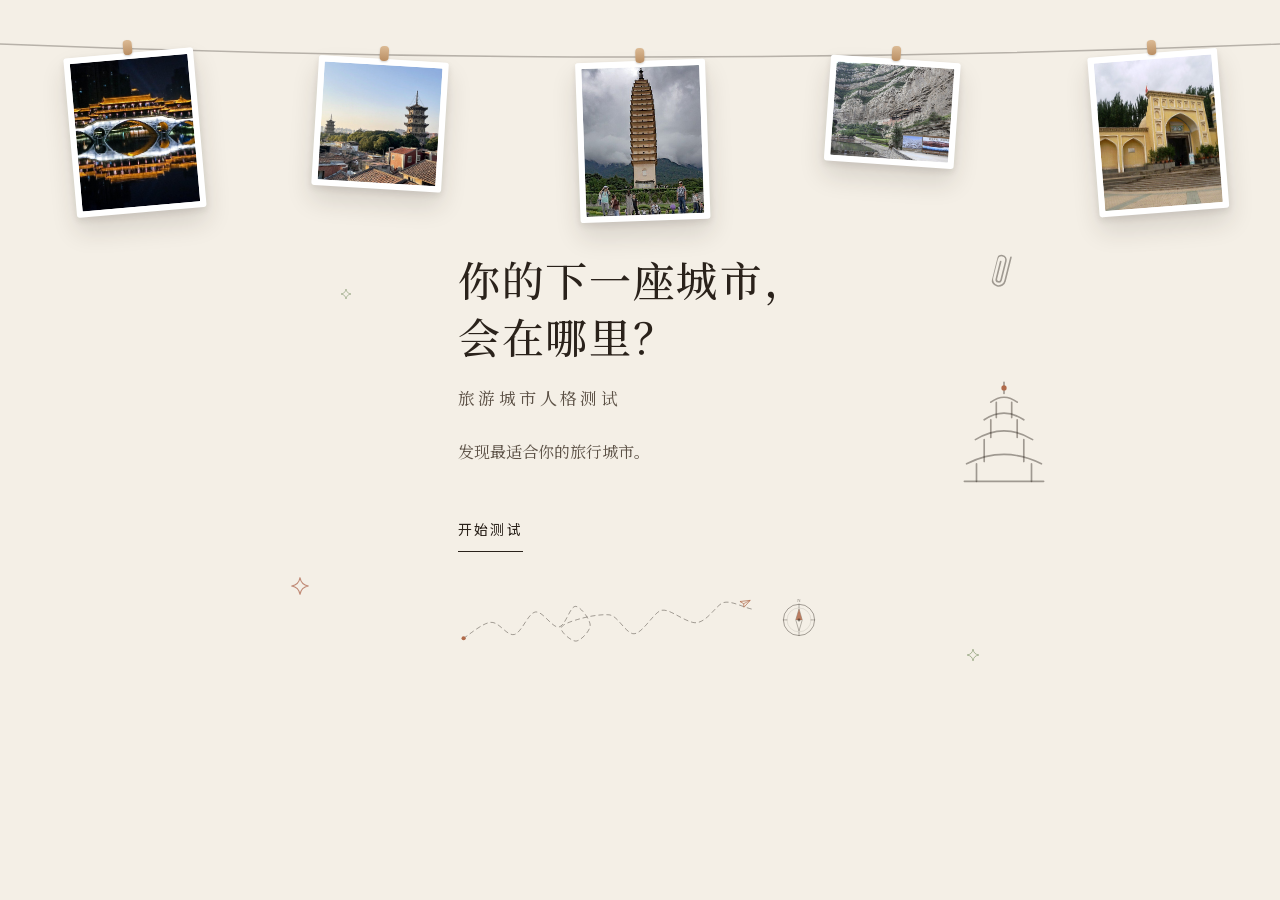
==== commit 332be882: "fix: 足迹和指南针移到按钮下方；字体改为自托管子集，消除字体跳变 布局 - 把「旅行足迹」和「指南针」从页面底部挪进正文流，紧跟开始按钮 - 任何屏幕高度都不用往下滑就能看到；五种尺寸实测无需滚动" ====
--- a/index.html
+++ b/index.html
@@ -19,9 +19,34 @@
     <meta property="og:image" content="https://g88nr25ct5-sys.github.io/travel-city-personality-test/assets/screenshots/og.png">
     <meta name="twitter:card" content="summary_large_image">
 
-    <link rel="preconnect" href="https://fonts.googleapis.com">
-    <link rel="preconnect" href="https://fonts.gstatic.com" crossorigin>
-    <link href="https://fonts.googleapis.com/css2?family=Ma+Shan+Zheng&family=Noto+Sans+SC:wght@400;500&family=Noto+Serif+SC:wght@400;600&family=ZCOOL+XiaoWei&display=swap" rel="stylesheet">
+    <!--
+      字体：
+      - 线上（http/https）用本地自托管字体，加载快、不闪、可离线
+      - 直接双击打开（file://）时浏览器不允许读取本地字体文件，
+        这种情况改用 Google Fonts，保证本地预览的字体也是对的
+    -->
+    <script>
+        (function () {
+            var link = document.createElement("link");
+
+            link.rel = "stylesheet";
+
+            if (location.protocol === "file:") {
+                link.href =
+                    "https://fonts.googleapis.com/css2?" +
+                    "family=Ma+Shan+Zheng&" +
+                    "family=Noto+Sans+SC:wght@400;500&" +
+                    "family=Noto+Serif+SC:wght@400;600&" +
+                    "family=ZCOOL+XiaoWei&" +
+                    "display=swap";
+            } else {
+                link.href = "assets/fonts/fonts.css";
+            }
+
+            document.head.appendChild(link);
+        })();
+    </script>
+
     <link rel="stylesheet" href="style.css">
 </head>
 
@@ -63,22 +88,6 @@
             </div>
         </div>
 
-        <!-- 简笔画：指南针 -->
-        <svg class="doodle doodle--compass" viewBox="0 0 100 100">
-            <circle cx="50" cy="52" r="34" fill="none" stroke="currentColor" stroke-width="1.6"></circle>
-            <circle cx="50" cy="52" r="26" fill="none" stroke="currentColor" stroke-width="0.8" opacity=".45"></circle>
-            <g stroke="currentColor" stroke-width="1.3" stroke-linecap="round">
-                <line x1="50" y1="18" x2="50" y2="26"></line>
-                <line x1="50" y1="78" x2="50" y2="86"></line>
-                <line x1="16" y1="52" x2="24" y2="52"></line>
-                <line x1="76" y1="52" x2="84" y2="52"></line>
-            </g>
-            <path d="M50 28 L57 52 L50 76 L43 52 Z" fill="none" stroke="currentColor" stroke-width="1.3" stroke-linejoin="round"></path>
-            <path d="M50 28 L57 52 L43 52 Z" fill="#b06a4a" opacity=".85"></path>
-            <circle cx="50" cy="52" r="3.2" fill="currentColor"></circle>
-            <text x="50" y="12" text-anchor="middle" font-size="10" fill="currentColor" font-family="Georgia, serif">N</text>
-        </svg>
-
         <!-- 简笔画：地标（塔） -->
         <svg class="doodle doodle--pagoda" viewBox="0 0 120 110">
             <g fill="none" stroke="currentColor" stroke-width="1.5" stroke-linejoin="round" stroke-linecap="round">
@@ -94,16 +103,6 @@
                 <path d="M24 94 L96 94"></path>
             </g>
             <circle cx="60" cy="9" r="2.4" fill="#b06a4a"></circle>
-        </svg>
-
-        <!-- 简笔画：旅行足迹（绕圈的虚线路线） -->
-        <svg class="doodle doodle--route" viewBox="0 0 640 160">
-            <path class="route-path" d="M12 120 C21.7 114.3 52.0 87.3 70 86 C88.0 84.7 104.2 115.7 120 112 C135.8 108.3 149.2 66.7 165 64 C180.8 61.3 200.8 98.0 215 96 C229.2 94.0 238.8 52.7 250 52 C261.2 51.3 281.7 79.7 282 92 C282.3 104.3 262.3 125.0 252 126 C241.7 127.0 218.3 106.0 220 98 C221.7 90.0 245.0 82.7 262 78 C279.0 73.3 303.7 68.7 322 70 C340.3 71.3 354.5 104.7 372 110 C389.5 115.3 413.8 71.3 430 62 C446.2 52.7 472.5 78.3 500 86 C527.5 93.7 549.5 49.3 566 44 C582.5 38.7 610.5 55.0 628 58"></path>
-            <circle class="route-start" cx="12" cy="120" r="4.5"></circle>
-            <g class="route-plane" transform="translate(604 34) rotate(18)">
-                <path d="M0 8 L20 -1 L12 17 L9 10 Z" fill="none" stroke="currentColor" stroke-width="1.4" stroke-linejoin="round"></path>
-                <path d="M9 10 L20 -1" stroke="currentColor" stroke-width="1.2" fill="none"></path>
-            </g>
         </svg>
 
         <!-- 简笔画：回形针 -->
@@ -141,6 +140,33 @@
             <p class="intro">发现最适合你的旅行城市。</p>
 
             <button type="button" id="start-btn">开始测试</button>
+
+            <!-- 旅行足迹 + 指南针：跟着按钮走，不用往下滑就能看到 -->
+            <div class="home-footer" aria-hidden="true">
+                <svg class="doodle doodle--route" viewBox="0 0 640 160">
+                    <path class="route-path" d="M12 120 C21.7 114.3 52.0 87.3 70 86 C88.0 84.7 104.2 115.7 120 112 C135.8 108.3 149.2 66.7 165 64 C180.8 61.3 200.8 98.0 215 96 C229.2 94.0 238.8 52.7 250 52 C261.2 51.3 281.7 79.7 282 92 C282.3 104.3 262.3 125.0 252 126 C241.7 127.0 218.3 106.0 220 98 C221.7 90.0 245.0 82.7 262 78 C279.0 73.3 303.7 68.7 322 70 C340.3 71.3 354.5 104.7 372 110 C389.5 115.3 413.8 71.3 430 62 C446.2 52.7 472.5 78.3 500 86 C527.5 93.7 549.5 49.3 566 44 C582.5 38.7 610.5 55.0 628 58"></path>
+                    <circle class="route-start" cx="12" cy="120" r="4.5"></circle>
+                    <g class="route-plane" transform="translate(604 34) rotate(18)">
+                        <path d="M0 8 L20 -1 L12 17 L9 10 Z" fill="none" stroke="currentColor" stroke-width="1.4" stroke-linejoin="round"></path>
+                        <path d="M9 10 L20 -1" stroke="currentColor" stroke-width="1.2" fill="none"></path>
+                    </g>
+                </svg>
+
+                <svg class="doodle doodle--compass" viewBox="0 0 100 100">
+                    <circle cx="50" cy="52" r="34" fill="none" stroke="currentColor" stroke-width="1.6"></circle>
+                    <circle cx="50" cy="52" r="26" fill="none" stroke="currentColor" stroke-width="0.8" opacity=".45"></circle>
+                    <g stroke="currentColor" stroke-width="1.3" stroke-linecap="round">
+                        <line x1="50" y1="18" x2="50" y2="26"></line>
+                        <line x1="50" y1="78" x2="50" y2="86"></line>
+                        <line x1="16" y1="52" x2="24" y2="52"></line>
+                        <line x1="76" y1="52" x2="84" y2="52"></line>
+                    </g>
+                    <path d="M50 28 L57 52 L50 76 L43 52 Z" fill="none" stroke="currentColor" stroke-width="1.3" stroke-linejoin="round"></path>
+                    <path d="M50 28 L57 52 L43 52 Z" fill="#b06a4a" opacity=".85"></path>
+                    <circle cx="50" cy="52" r="3.2" fill="currentColor"></circle>
+                    <text x="50" y="12" text-anchor="middle" font-size="10" fill="currentColor" font-family="Georgia, serif">N</text>
+                </svg>
+            </div>
         </section>
 
         <section id="quiz-screen" class="screen quiz-screen is-hidden">
--- a/style.css
+++ b/style.css
@@ -570,7 +570,7 @@
 
 .photo-line {
     position: absolute;
-    top: var(--line-top, 5.5%);
+    top: var(--line-top, 4%);
     left: 0;
     right: 0;
     height: 0;
@@ -679,12 +679,6 @@
     color: var(--doodle-ink);
 }
 
-.doodle--compass {
-    left: max(3%, calc(50% - 430px));
-    top: 46%;
-    width: 126px;
-}
-
 .doodle--pagoda {
     right: max(3%, calc(50% - 430px));
     top: 42%;
@@ -692,12 +686,30 @@
     color: var(--doodle-soft);
 }
 
-.doodle--route {
-    left: 0;
-    right: 0;
-    bottom: 5%;
-    width: min(86%, 680px);
-    margin: 0 auto;
+/* ---------- 按钮下面的「旅行足迹 + 指南针」 ----------
+   放在正文流里，跟着按钮走，任何屏幕高度都不用往下滑 */
+
+.home-footer {
+    display: flex;
+    align-items: center;
+    gap: 14px;
+    width: 100%;
+    margin-top: 30px;
+}
+
+.home-footer .doodle--route {
+    position: static;
+    flex: 1 1 auto;
+    min-width: 0;
+    max-width: 300px;
+    color: var(--doodle-ink);
+}
+
+.home-footer .doodle--compass {
+    position: static;
+    flex: none;
+    width: 46px;
+    margin-left: auto;
     color: var(--doodle-ink);
 }
 
@@ -779,7 +791,7 @@
     /* ---------- 手机上的装饰：留 3 张照片 + 旅行路线 + 星点 ---------- */
 
     .photo-line {
-        --line-top: 4.5%;
+        --line-top: calc(24px + env(safe-area-inset-top));
     }
 
     .photo img {
@@ -804,25 +816,21 @@
         --hang: 19px;
     }
 
-    .doodle--compass {
-        left: auto;
-        right: 7%;
-        top: auto;
-        bottom: 2%;
-        width: 46px;
-    }
-
     .doodle--pagoda,
     .doodle--clip {
         display: none;
     }
 
-    .doodle--route {
-        left: 4%;
-        right: auto;
-        margin: 0;
-        bottom: 2.5%;
-        width: 66%;
+    .home-footer {
+        margin-top: 20px;
+    }
+
+    .home-footer .doodle--route {
+        max-width: none;
+    }
+
+    .home-footer .doodle--compass {
+        width: 42px;
     }
 
     .doodle--sparkle-1 {
@@ -847,26 +855,16 @@
         --photo-w: 62px;
     }
 
-    .doodle--route {
-        left: 4%;
-        bottom: 2%;
-        width: 68%;
-    }
-
-    .doodle--compass {
-        right: 5%;
-        width: 40px;
+    #home-screen {
+        padding-top: calc(172px + env(safe-area-inset-top));
+    }
+
+    .home-footer .doodle--compass {
+        width: 38px;
     }
 
     .result-title {
         font-size: 34px;
-    }
-}
-
-/* 特别矮的屏幕：只留指南针，避免和正文挤在一起 */
-@media (max-width: 720px) and (max-height: 560px) {
-    .doodle--route {
-        display: none;
     }
 }
 
@@ -892,9 +890,11 @@
         min-height: 100vh;
         min-height: 100dvh;
         justify-content: center;
+        /* safe：屏幕太矮放不下时，改为从顶部开始，避免和照片线重叠 */
+        justify-content: safe center;
         padding:
-            calc(64px + env(safe-area-inset-top)) 26px
-            calc(56px + env(safe-area-inset-bottom));
+            calc(185px + env(safe-area-inset-top)) 26px
+            calc(28px + env(safe-area-inset-bottom));
     }
 
     /* ---------- 答题页：一屏一题 ---------- */
@@ -1001,3 +1001,49 @@
         display: none;
     }
 }
+
+/* =========================================================
+   6. 特别矮的手机（老款小屏）：整体收紧，
+      保证标题、按钮、旅行足迹和指南针都在首屏里
+   ========================================================= */
+
+@media (max-width: 720px) and (max-height: 660px) {
+
+    .photo-line {
+        --line-top: calc(16px + env(safe-area-inset-top));
+    }
+
+    .photo img {
+        --photo-w: 58px;
+    }
+
+    #home-screen {
+        padding-top: calc(150px + env(safe-area-inset-top));
+        padding-bottom: calc(20px + env(safe-area-inset-bottom));
+    }
+
+    h1 {
+        font-size: 34px;
+    }
+
+    .subtitle {
+        margin-top: 14px;
+        font-size: 15px;
+    }
+
+    .intro {
+        margin-top: 18px;
+    }
+
+    #start-btn {
+        margin-top: 26px;
+    }
+
+    .home-footer {
+        margin-top: 16px;
+    }
+
+    .home-footer .doodle--compass {
+        width: 36px;
+    }
+}
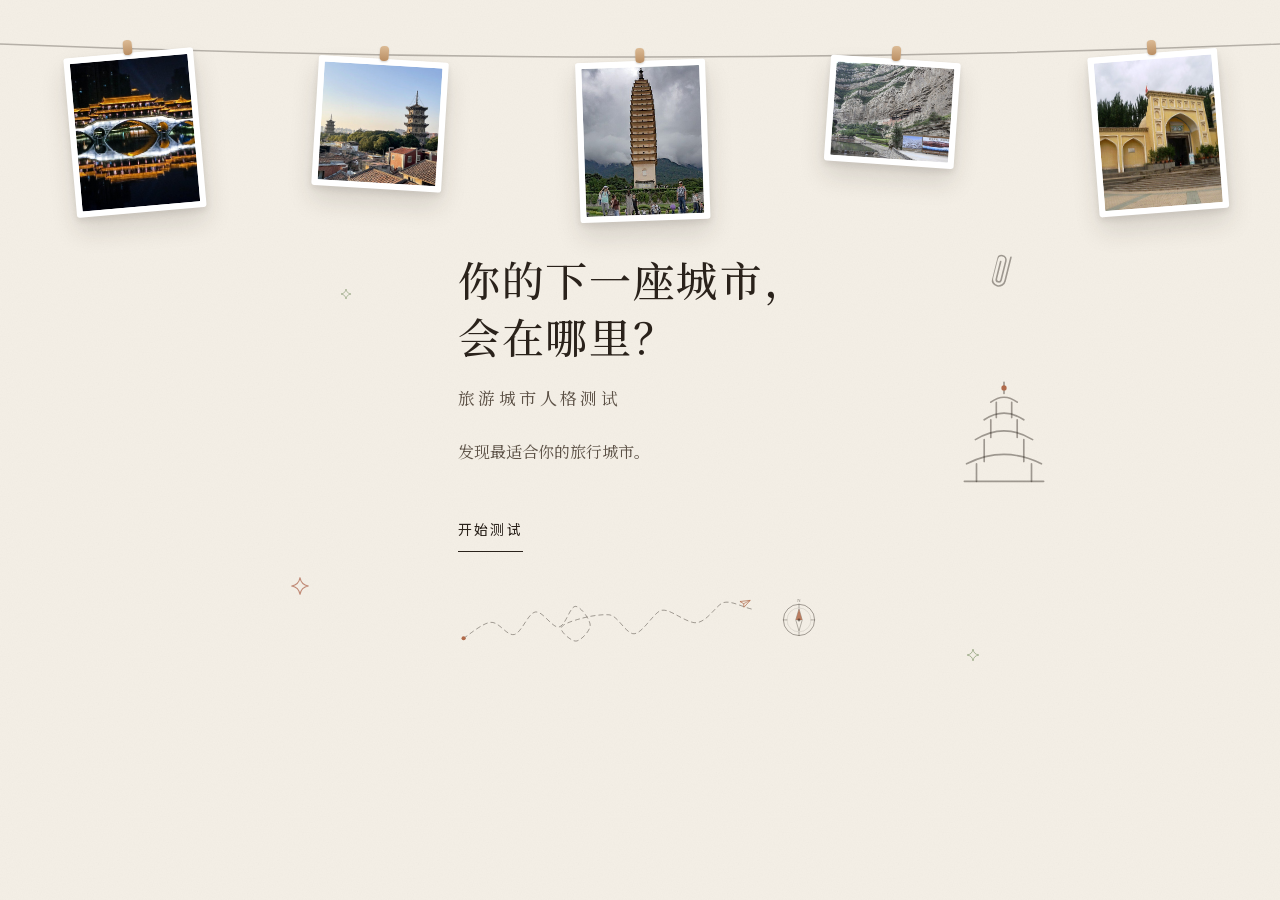
==== commit 2d776c7b: "feat: 轻量视觉升级 —— 纸张颗粒 + 侧边不对称装饰 只做视觉增量，script.js 一行未改。  背景 - body::before 加一层极淡的纸张颗粒（内联 SVG 噪点，不新增图片文" ====
--- a/index.html
+++ b/index.html
@@ -128,6 +128,50 @@
         </svg>
     </div>
 
+    <!--
+      侧边装饰：只在答题页 / 结果页的宽屏出现，手机和窄屏自动隐藏。
+      刻意做成不对称——左上是一张竖版小卡片，右侧中部是纸飞机，
+      左下角一个很小的图钉，避免左右镜像的呆板感。
+    -->
+    <div class="margins" aria-hidden="true">
+
+        <!-- 左上：贴着小胶带的竖版明信片 -->
+        <figure class="edge edge--postcard">
+            <span class="edge__tape"></span>
+            <svg class="edge__art" viewBox="0 0 76 88">
+                <g fill="none" stroke="currentColor" stroke-width="1.4"
+                   stroke-linecap="round" stroke-linejoin="round">
+                    <path d="M8 62 L25 34 L36 50 L50 25 L68 62"></path>
+                    <path d="M6 62 L70 62"></path>
+                </g>
+                <circle cx="62" cy="22" r="6" fill="none"
+                        stroke="currentColor" stroke-width="1.4"></circle>
+                <path d="M12 74 L64 74" fill="none" stroke="currentColor"
+                      stroke-width="1.1" stroke-dasharray="4 5"></path>
+            </svg>
+            <figcaption class="edge__label">POSTCARD</figcaption>
+        </figure>
+
+        <!-- 右侧偏上：纸飞机 + 一段虚线航迹 -->
+        <svg class="edge edge--plane" viewBox="0 0 130 90">
+            <path class="edge__dash"
+                  d="M4 82 C 34 70 44 52 66 46 S 96 40 116 22"></path>
+            <g class="edge__plane" transform="translate(100 4) rotate(12)">
+                <path d="M0 9 L24 -2 L14 20 L10 11 Z"></path>
+                <path d="M10 11 L24 -2"></path>
+            </g>
+        </svg>
+
+        <!-- 左下：很小的图钉 -->
+        <svg class="edge edge--pin" viewBox="0 0 60 74">
+            <path class="edge__dash" d="M5 69 C 19 61 29 63 41 51"></path>
+            <g class="edge__pin">
+                <path d="M34 14 a10 10 0 0 1 10 10 c0 8.5 -10 20 -10 20 s -10 -11.5 -10 -20 a10 10 0 0 1 10 -10 z"></path>
+                <circle cx="34" cy="24" r="3.4"></circle>
+            </g>
+        </svg>
+    </div>
+
     <main class="page">
         <section id="home-screen" class="screen">
             <h1>
--- a/style.css
+++ b/style.css
@@ -42,6 +42,19 @@
     font-family: var(--font-body);
     position: relative;
     overflow-x: hidden;
+}
+
+/* 极淡的纸张颗粒：让大片留白有一点质感，但第一眼仍然是干净的米白色。
+   用内联 SVG 生成噪点，不额外加载图片。 */
+body::before {
+    content: "";
+    position: fixed;
+    inset: 0;
+    z-index: 0;
+    pointer-events: none;
+    background-image: url("data:image/svg+xml,%3Csvg xmlns='http://www.w3.org/2000/svg' width='160' height='160'%3E%3Cfilter id='n'%3E%3CfeTurbulence type='fractalNoise' baseFrequency='0.8' numOctaves='3' stitchTiles='stitch'/%3E%3CfeColorMatrix type='saturate' values='0'/%3E%3C/filter%3E%3Crect width='160' height='160' filter='url(%23n)'/%3E%3C/svg%3E");
+    background-size: 160px 160px;
+    opacity: 0.05;
 }
 
 .page {
@@ -1047,3 +1060,158 @@
         width: 36px;
     }
 }
+
+/* =========================================================
+   7. 侧边装饰（答题页 / 结果页）
+   —— 只在真的有空余边距的宽屏出现，手机和窄屏完全隐藏
+   —— 刻意不对称：左上小卡片、右侧中部纸飞机、左下小图钉
+   ========================================================= */
+
+.margins {
+    position: fixed;
+    inset: 0;
+    z-index: 1;
+    pointer-events: none;
+    overflow: hidden;
+    display: none;
+}
+
+.edge {
+    position: absolute;
+    height: auto;
+    color: var(--doodle-ink);
+}
+
+/* ---------- 左上：贴着小胶带的竖版明信片 ---------- */
+
+.edge--postcard {
+    left: max(30px, 4.5%);
+    top: 21%;
+    width: 88px;
+    margin: 0;
+    padding: 9px 9px 8px;
+    background: var(--card);
+    border-radius: 3px;
+    box-shadow:
+        0 1px 0 rgba(255, 255, 255, 0.85) inset,
+        0 3px 6px rgba(42, 34, 27, 0.08),
+        0 14px 26px rgba(42, 34, 27, 0.1);
+    transform: rotate(-2.5deg);
+}
+
+.edge__tape {
+    position: absolute;
+    top: -9px;
+    left: 50%;
+    width: 44px;
+    height: 17px;
+    transform: translateX(-50%) rotate(3deg);
+    background:
+        repeating-linear-gradient(45deg,
+            rgba(255, 255, 255, 0.36) 0 4px,
+            rgba(255, 255, 255, 0) 4px 9px),
+        rgba(226, 199, 168, 0.8);
+    border-radius: 1px;
+    box-shadow: 0 2px 5px rgba(42, 34, 27, 0.12);
+}
+
+.edge__art {
+    display: block;
+    width: 100%;
+    height: auto;
+    color: var(--doodle-soft);
+}
+
+.edge__label {
+    margin-top: 5px;
+    font-family: var(--font-label);
+    font-size: 8px;
+    letter-spacing: 0.18em;
+    text-align: center;
+    color: var(--ink-muted);
+}
+
+/* ---------- 右侧偏上：纸飞机 + 虚线航迹 ---------- */
+
+.edge--plane {
+    right: max(30px, 5%);
+    top: 32%;
+    width: 118px;
+}
+
+.edge--plane .edge__dash,
+.edge--pin .edge__dash {
+    fill: none;
+    stroke: currentColor;
+    stroke-width: 1.4;
+    stroke-linecap: round;
+    stroke-dasharray: 7 7;
+    opacity: 0.75;
+}
+
+.edge--plane .edge__plane {
+    color: var(--doodle-accent);
+}
+
+.edge--plane .edge__plane path {
+    fill: none;
+    stroke: currentColor;
+    stroke-width: 1.5;
+    stroke-linecap: round;
+    stroke-linejoin: round;
+}
+
+/* ---------- 左下：很小的图钉 ---------- */
+
+.edge--pin {
+    left: max(46px, 7.5%);
+    bottom: 13%;
+    width: 48px;
+    color: var(--doodle-soft);
+}
+
+.edge--pin .edge__pin path {
+    fill: none;
+    stroke: currentColor;
+    stroke-width: 1.5;
+    stroke-linecap: round;
+    stroke-linejoin: round;
+}
+
+.edge--pin .edge__pin circle {
+    fill: var(--doodle-accent);
+    stroke: none;
+}
+
+/* 答题页：中央只有 420px，边距很宽，宽屏就能出现 */
+@media (min-width: 1000px) {
+    body[data-screen="quiz"] .margins {
+        display: block;
+    }
+}
+
+/* 结果页：中央有 900px，要更宽才不会被压到内容 */
+@media (min-width: 1320px) {
+    body[data-screen="done"] .margins {
+        display: block;
+    }
+}
+
+/* ---------- 结果页右上角的小邮戳（纯 CSS，不依赖脚本） ---------- */
+
+@media (min-width: 860px) {
+    .result-content::after {
+        content: "";
+        position: absolute;
+        top: -10px;
+        right: 1.5%;
+        width: 92px;
+        height: 92px;
+        background-image: url("data:image/svg+xml,%3Csvg%20xmlns%3D%27http%3A%2F%2Fwww.w3.org%2F2000%2Fsvg%27%20viewBox%3D%270%200%20100%20100%27%3E%3Cg%20fill%3D%27none%27%20stroke%3D%27%238a7b6c%27%20stroke-width%3D%271.6%27%3E%3Ccircle%20cx%3D%2744%27%20cy%3D%2750%27%20r%3D%2730%27%2F%3E%3Ccircle%20cx%3D%2744%27%20cy%3D%2750%27%20r%3D%2723%27%20stroke-width%3D%271%27%20stroke-dasharray%3D%273%203%27%2F%3E%3C%2Fg%3E%3Cg%20stroke%3D%27%238a7b6c%27%20stroke-width%3D%271.4%27%20stroke-linecap%3D%27round%27%3E%3Cline%20x1%3D%2776%27%20y1%3D%2740%27%20x2%3D%2798%27%20y2%3D%2740%27%2F%3E%3Cline%20x1%3D%2778%27%20y1%3D%2750%27%20x2%3D%2798%27%20y2%3D%2750%27%2F%3E%3Cline%20x1%3D%2776%27%20y1%3D%2760%27%20x2%3D%2798%27%20y2%3D%2760%27%2F%3E%3C%2Fg%3E%3Ctext%20x%3D%2744%27%20y%3D%2746%27%20text-anchor%3D%27middle%27%20font-size%3D%2711%27%20letter-spacing%3D%271%27%20fill%3D%27%238a7b6c%27%20font-family%3D%27Helvetica%2C%20Arial%2C%20sans-serif%27%3ETRAVEL%3C%2Ftext%3E%3Ctext%20x%3D%2744%27%20y%3D%2760%27%20text-anchor%3D%27middle%27%20font-size%3D%279%27%20letter-spacing%3D%271.4%27%20fill%3D%27%238a7b6c%27%20font-family%3D%27Helvetica%2C%20Arial%2C%20sans-serif%27%3ENOTE%3C%2Ftext%3E%3C%2Fsvg%3E");
+        background-repeat: no-repeat;
+        background-size: contain;
+        opacity: 0.5;
+        transform: rotate(7deg);
+        pointer-events: none;
+    }
+}
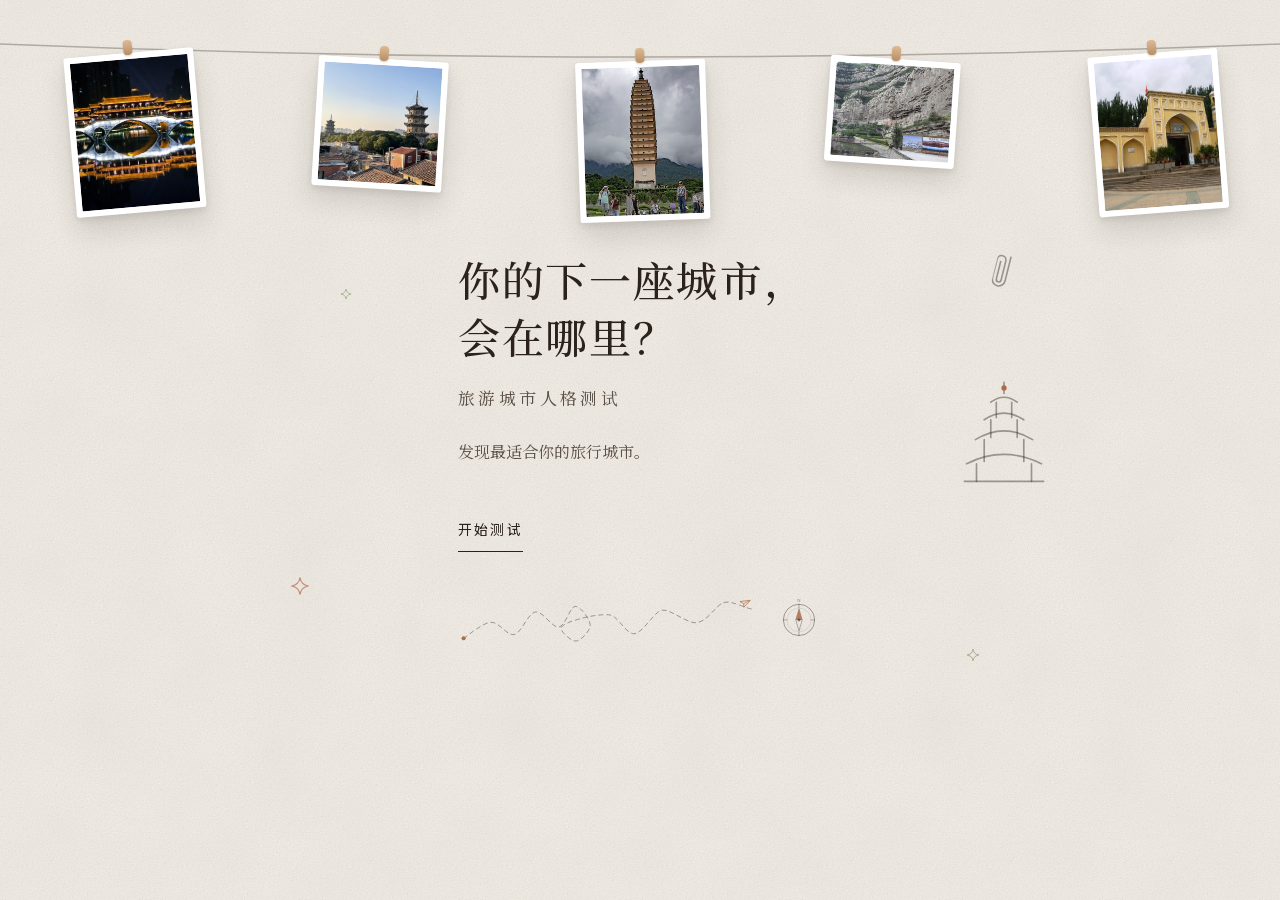
==== commit 907d5ace: "fix: 桌面端标题与照片重叠；纸张质感加强 桌面端重叠（用户反馈） - 窗口高度低于约 834px 时，垂直居中的标题会撞到顶部挂着的照片：   1440x720 重叠 53px、1366x768 " ====
--- a/index.html
+++ b/index.html
@@ -16,7 +16,7 @@
     <meta property="og:url" content="https://g88nr25ct5-sys.github.io/travel-city-personality-test/">
     <meta property="og:title" content="你的下一座城市，会在哪里？｜旅游城市人格测试">
     <meta property="og:description" content="11 道题，测出你的旅行城市人格，并推荐 3 座适合你的城市。">
-    <meta property="og:image" content="https://g88nr25ct5-sys.github.io/travel-city-personality-test/assets/screenshots/og.png">
+    <meta property="og:image" content="https://g88nr25ct5-sys.github.io/travel-city-personality-test/assets/screenshots/og.jpg">
     <meta name="twitter:card" content="summary_large_image">
 
     <!--
--- a/style.css
+++ b/style.css
@@ -44,17 +44,20 @@
     overflow-x: hidden;
 }
 
-/* 极淡的纸张颗粒：让大片留白有一点质感，但第一眼仍然是干净的米白色。
-   用内联 SVG 生成噪点，不额外加载图片。 */
+/* 纸张质感：两层噪点叠出来的纸面。
+   第一层是很细的颗粒（像纸纤维），第二层是大面积的很淡的斑驳（像手工纸的云斑）。
+   两层都用内联 SVG 生成，不额外加载图片；叠在内容底下，不会影响文字和照片的清晰度。 */
 body::before {
     content: "";
     position: fixed;
     inset: 0;
     z-index: 0;
     pointer-events: none;
-    background-image: url("data:image/svg+xml,%3Csvg xmlns='http://www.w3.org/2000/svg' width='160' height='160'%3E%3Cfilter id='n'%3E%3CfeTurbulence type='fractalNoise' baseFrequency='0.8' numOctaves='3' stitchTiles='stitch'/%3E%3CfeColorMatrix type='saturate' values='0'/%3E%3C/filter%3E%3Crect width='160' height='160' filter='url(%23n)'/%3E%3C/svg%3E");
-    background-size: 160px 160px;
-    opacity: 0.05;
+    background-image:
+        url("data:image/svg+xml,%3Csvg%20xmlns%3D%27http%3A%2F%2Fwww.w3.org%2F2000%2Fsvg%27%20width%3D%27160%27%20height%3D%27160%27%3E%3Cfilter%20id%3D%27n%27%3E%3CfeTurbulence%20type%3D%27fractalNoise%27%20baseFrequency%3D%270.8%27%20numOctaves%3D%273%27%20stitchTiles%3D%27stitch%27%2F%3E%3CfeColorMatrix%20type%3D%27saturate%27%20values%3D%270%27%2F%3E%3C%2Ffilter%3E%3Crect%20width%3D%27160%27%20height%3D%27160%27%20filter%3D%27url%28%23n%29%27%2F%3E%3C%2Fsvg%3E"),
+        url("data:image/svg+xml,%3Csvg%20xmlns%3D%27http%3A%2F%2Fwww.w3.org%2F2000%2Fsvg%27%20width%3D%27420%27%20height%3D%27420%27%3E%3Cfilter%20id%3D%27m%27%3E%3CfeTurbulence%20type%3D%27fractalNoise%27%20baseFrequency%3D%270.012%27%20numOctaves%3D%272%27%20stitchTiles%3D%27stitch%27%2F%3E%3CfeColorMatrix%20type%3D%27saturate%27%20values%3D%270%27%2F%3E%3C%2Ffilter%3E%3Crect%20width%3D%27420%27%20height%3D%27420%27%20filter%3D%27url%28%23m%29%27%20opacity%3D%270.55%27%2F%3E%3C%2Fsvg%3E");
+    background-size: 160px 160px, 420px 420px;
+    opacity: 0.26;
 }
 
 .page {
@@ -1215,3 +1218,16 @@
         pointer-events: none;
     }
 }
+
+/* =========================================================
+   8. 桌面端首页：让标题永远落在照片线下方
+   —— 窗口矮的时候（笔记本常见的 700~800px），
+      内容整体上移会和顶部挂着的照片撞在一起。
+      这里按视口高度动态补一段上边距，越高越不需要补。
+   ========================================================= */
+
+@media (min-width: 721px) {
+    body[data-screen="home"] #home-screen {
+        padding-top: max(0px, calc(822px - 92vh));
+    }
+}
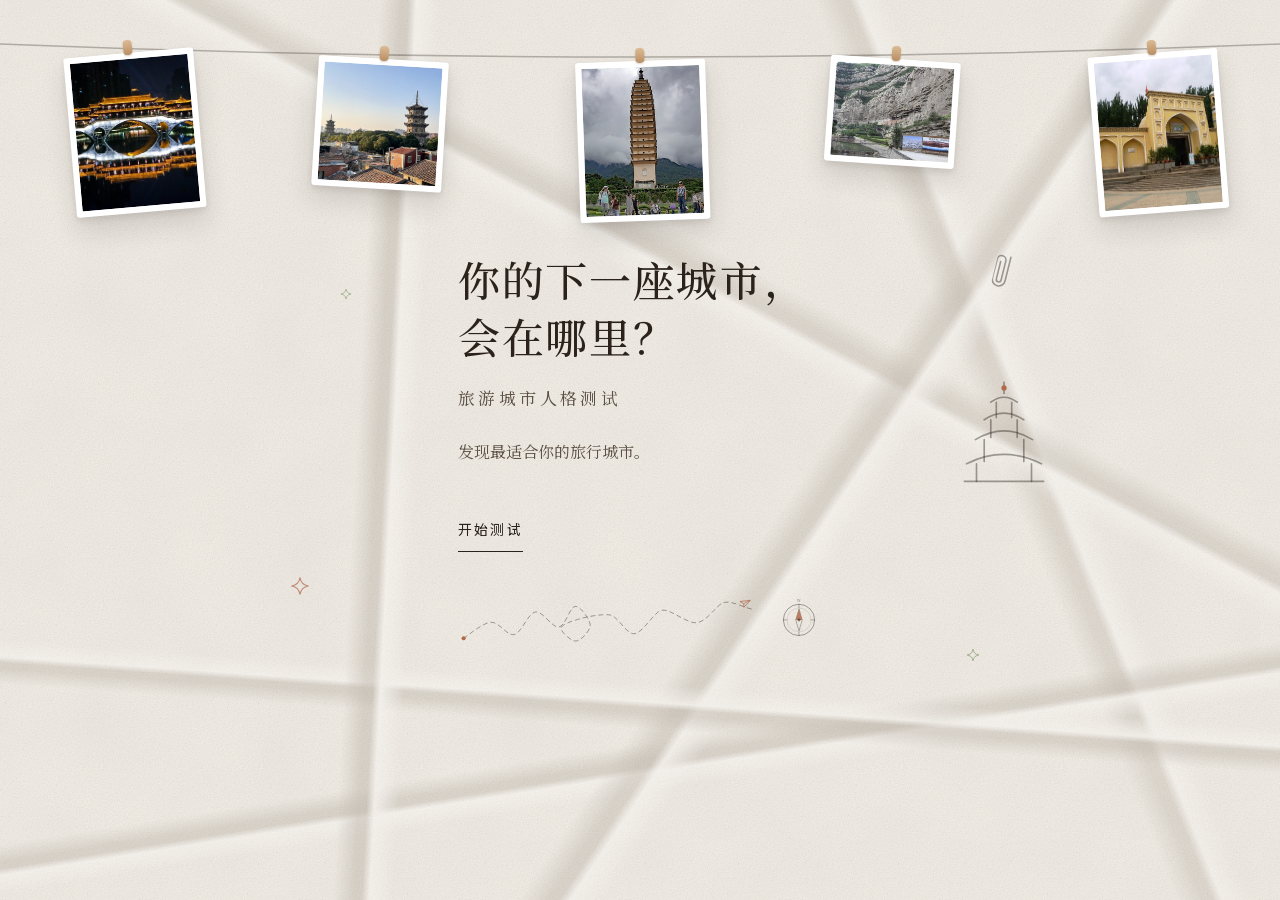
==== commit 0b9cd03c: "feat: 纸张褶皱感；补充四种人格的概率分析 纸张褶皱 - 在颗粒之上再加一层「折痕」：每条折痕是一条暗线 + 紧挨的亮线，   暗线代表凹进去的折缝，亮线代表被顶起的一侧 - 关键做法：两者颜色互" ====
--- a/index.html
+++ b/index.html
@@ -40,14 +40,14 @@
                     "family=ZCOOL+XiaoWei&" +
                     "display=swap";
             } else {
-                link.href = "assets/fonts/fonts.css";
+                link.href = "assets/fonts/fonts.css?v=5";
             }
 
             document.head.appendChild(link);
         })();
     </script>
 
-    <link rel="stylesheet" href="style.css">
+    <link rel="stylesheet" href="style.css?v=5">
 </head>
 
 <body data-screen="home">
@@ -235,7 +235,7 @@
         <section id="done-screen" class="screen done-screen is-hidden"></section>
     </main>
 
-    <script src="script.js"></script>
+    <script src="script.js?v=5"></script>
 </body>
 
 </html>
--- a/style.css
+++ b/style.css
@@ -58,6 +58,44 @@
         url("data:image/svg+xml,%3Csvg%20xmlns%3D%27http%3A%2F%2Fwww.w3.org%2F2000%2Fsvg%27%20width%3D%27420%27%20height%3D%27420%27%3E%3Cfilter%20id%3D%27m%27%3E%3CfeTurbulence%20type%3D%27fractalNoise%27%20baseFrequency%3D%270.012%27%20numOctaves%3D%272%27%20stitchTiles%3D%27stitch%27%2F%3E%3CfeColorMatrix%20type%3D%27saturate%27%20values%3D%270%27%2F%3E%3C%2Ffilter%3E%3Crect%20width%3D%27420%27%20height%3D%27420%27%20filter%3D%27url%28%23m%29%27%20opacity%3D%270.55%27%2F%3E%3C%2Fsvg%3E");
     background-size: 160px 160px, 420px 420px;
     opacity: 0.26;
+}
+
+/* 纸被折过、压过的褶皱。
+   每条折痕由「一条暗线 + 紧挨着的一条亮线」组成——
+   暗线代表凹进去的折缝，亮线代表被顶起来的那一侧。
+   两者颜色互相抵消，所以整张纸不会整体变暗，只是多了立体的折痕。 */
+body::after {
+    content: "";
+    position: fixed;
+    inset: 0;
+    z-index: 0;
+    pointer-events: none;
+    background-image:
+        linear-gradient(93deg,
+            rgba(120, 105, 90, 0) 28.6%, rgba(120, 105, 90, 0.55) 30.2%,
+            rgba(120, 105, 90, 0.55) 30.8%, rgba(255, 255, 255, 0.95) 31.4%,
+            rgba(255, 255, 255, 0) 33.2%),
+        linear-gradient(4deg,
+            rgba(120, 105, 90, 0) 21.8%, rgba(120, 105, 90, 0.5) 23.4%,
+            rgba(120, 105, 90, 0.5) 24%, rgba(255, 255, 255, 0.9) 24.6%,
+            rgba(255, 255, 255, 0) 26.4%),
+        linear-gradient(124deg,
+            rgba(120, 105, 90, 0) 59.6%, rgba(120, 105, 90, 0.5) 61.2%,
+            rgba(120, 105, 90, 0.5) 61.8%, rgba(255, 255, 255, 0.9) 62.4%,
+            rgba(255, 255, 255, 0) 64.2%),
+        linear-gradient(208deg,
+            rgba(120, 105, 90, 0) 34.8%, rgba(120, 105, 90, 0.45) 36.4%,
+            rgba(120, 105, 90, 0.45) 37%, rgba(255, 255, 255, 0.85) 37.6%,
+            rgba(255, 255, 255, 0) 39.4%),
+        linear-gradient(171deg,
+            rgba(120, 105, 90, 0) 76.6%, rgba(120, 105, 90, 0.5) 78.2%,
+            rgba(120, 105, 90, 0.5) 78.8%, rgba(255, 255, 255, 0.9) 79.4%,
+            rgba(255, 255, 255, 0) 81.2%),
+        linear-gradient(68deg,
+            rgba(120, 105, 90, 0) 71.6%, rgba(120, 105, 90, 0.42) 73.2%,
+            rgba(120, 105, 90, 0.42) 73.8%, rgba(255, 255, 255, 0.8) 74.4%,
+            rgba(255, 255, 255, 0) 76.2%);
+    opacity: 0.34;
 }
 
 .page {
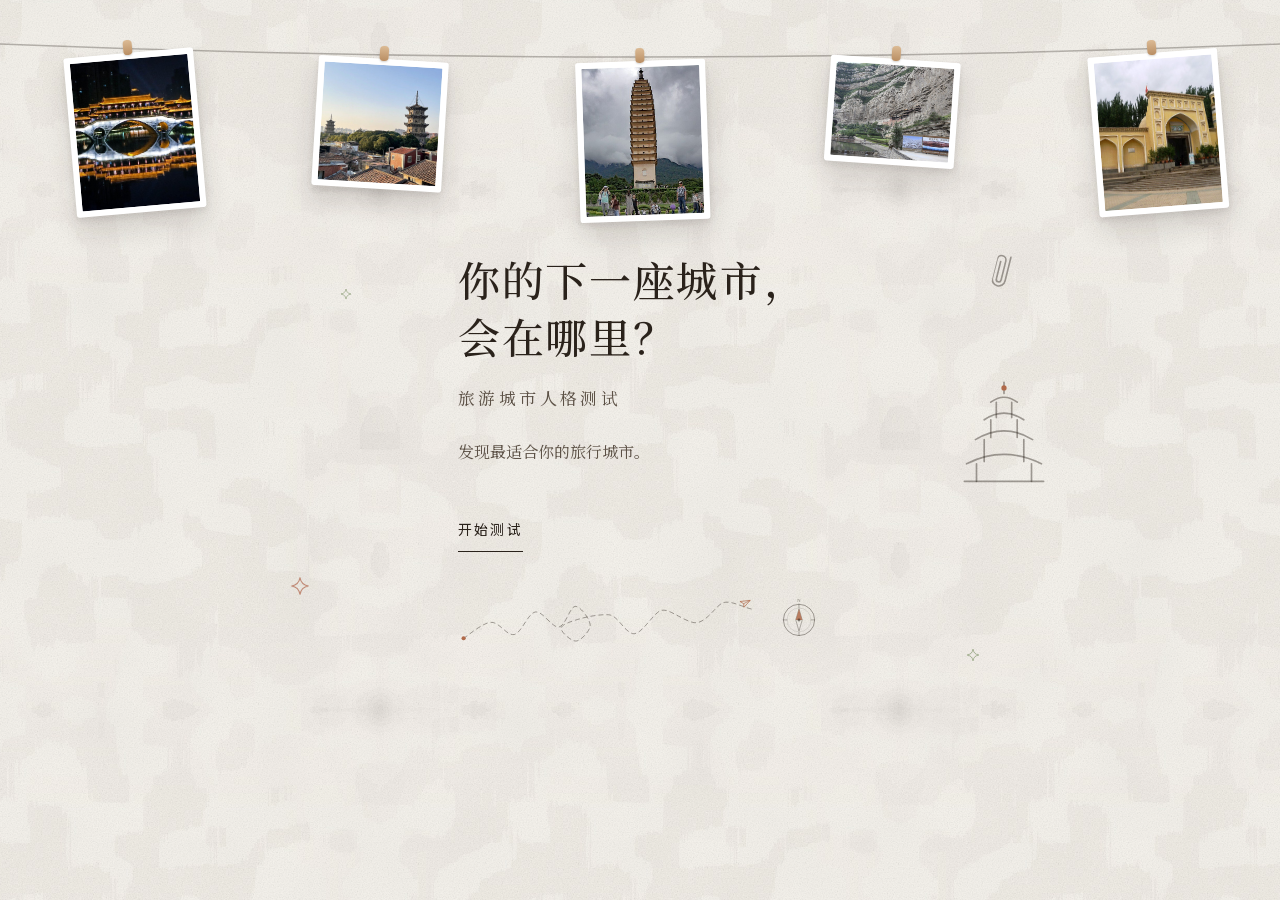
==== commit 17b5d662: "fix: 回退褶皱纹理，改为低对比暖纸云斑底纹" ====
--- a/index.html
+++ b/index.html
@@ -40,14 +40,14 @@
                     "family=ZCOOL+XiaoWei&" +
                     "display=swap";
             } else {
-                link.href = "assets/fonts/fonts.css?v=5";
+                link.href = "assets/fonts/fonts.css?v=6";
             }
 
             document.head.appendChild(link);
         })();
     </script>
 
-    <link rel="stylesheet" href="style.css?v=5">
+    <link rel="stylesheet" href="style.css?v=6">
 </head>
 
 <body data-screen="home">
@@ -235,7 +235,7 @@
         <section id="done-screen" class="screen done-screen is-hidden"></section>
     </main>
 
-    <script src="script.js?v=5"></script>
+    <script src="script.js?v=6"></script>
 </body>
 
 </html>
--- a/style.css
+++ b/style.css
@@ -38,6 +38,13 @@
     margin: 0;
     min-height: 100vh;
     background-color: var(--paper);
+    /* 纸张底纹：一层低对比的暖色云斑 + 纸纤维，无缝平铺，
+       只保留纸面起伏，不整张盖上去，也不把底色染成粉调或压暗。 */
+    background-image: url("assets/texture/paper.jpg");
+    background-size: 520px 520px;
+    background-repeat: repeat;
+    background-position: center;
+    opacity: 1;
     color: var(--ink);
     font-family: var(--font-body);
     position: relative;
@@ -58,44 +65,6 @@
         url("data:image/svg+xml,%3Csvg%20xmlns%3D%27http%3A%2F%2Fwww.w3.org%2F2000%2Fsvg%27%20width%3D%27420%27%20height%3D%27420%27%3E%3Cfilter%20id%3D%27m%27%3E%3CfeTurbulence%20type%3D%27fractalNoise%27%20baseFrequency%3D%270.012%27%20numOctaves%3D%272%27%20stitchTiles%3D%27stitch%27%2F%3E%3CfeColorMatrix%20type%3D%27saturate%27%20values%3D%270%27%2F%3E%3C%2Ffilter%3E%3Crect%20width%3D%27420%27%20height%3D%27420%27%20filter%3D%27url%28%23m%29%27%20opacity%3D%270.55%27%2F%3E%3C%2Fsvg%3E");
     background-size: 160px 160px, 420px 420px;
     opacity: 0.26;
-}
-
-/* 纸被折过、压过的褶皱。
-   每条折痕由「一条暗线 + 紧挨着的一条亮线」组成——
-   暗线代表凹进去的折缝，亮线代表被顶起来的那一侧。
-   两者颜色互相抵消，所以整张纸不会整体变暗，只是多了立体的折痕。 */
-body::after {
-    content: "";
-    position: fixed;
-    inset: 0;
-    z-index: 0;
-    pointer-events: none;
-    background-image:
-        linear-gradient(93deg,
-            rgba(120, 105, 90, 0) 28.6%, rgba(120, 105, 90, 0.55) 30.2%,
-            rgba(120, 105, 90, 0.55) 30.8%, rgba(255, 255, 255, 0.95) 31.4%,
-            rgba(255, 255, 255, 0) 33.2%),
-        linear-gradient(4deg,
-            rgba(120, 105, 90, 0) 21.8%, rgba(120, 105, 90, 0.5) 23.4%,
-            rgba(120, 105, 90, 0.5) 24%, rgba(255, 255, 255, 0.9) 24.6%,
-            rgba(255, 255, 255, 0) 26.4%),
-        linear-gradient(124deg,
-            rgba(120, 105, 90, 0) 59.6%, rgba(120, 105, 90, 0.5) 61.2%,
-            rgba(120, 105, 90, 0.5) 61.8%, rgba(255, 255, 255, 0.9) 62.4%,
-            rgba(255, 255, 255, 0) 64.2%),
-        linear-gradient(208deg,
-            rgba(120, 105, 90, 0) 34.8%, rgba(120, 105, 90, 0.45) 36.4%,
-            rgba(120, 105, 90, 0.45) 37%, rgba(255, 255, 255, 0.85) 37.6%,
-            rgba(255, 255, 255, 0) 39.4%),
-        linear-gradient(171deg,
-            rgba(120, 105, 90, 0) 76.6%, rgba(120, 105, 90, 0.5) 78.2%,
-            rgba(120, 105, 90, 0.5) 78.8%, rgba(255, 255, 255, 0.9) 79.4%,
-            rgba(255, 255, 255, 0) 81.2%),
-        linear-gradient(68deg,
-            rgba(120, 105, 90, 0) 71.6%, rgba(120, 105, 90, 0.42) 73.2%,
-            rgba(120, 105, 90, 0.42) 73.8%, rgba(255, 255, 255, 0.8) 74.4%,
-            rgba(255, 255, 255, 0) 76.2%);
-    opacity: 0.34;
 }
 
 .page {
